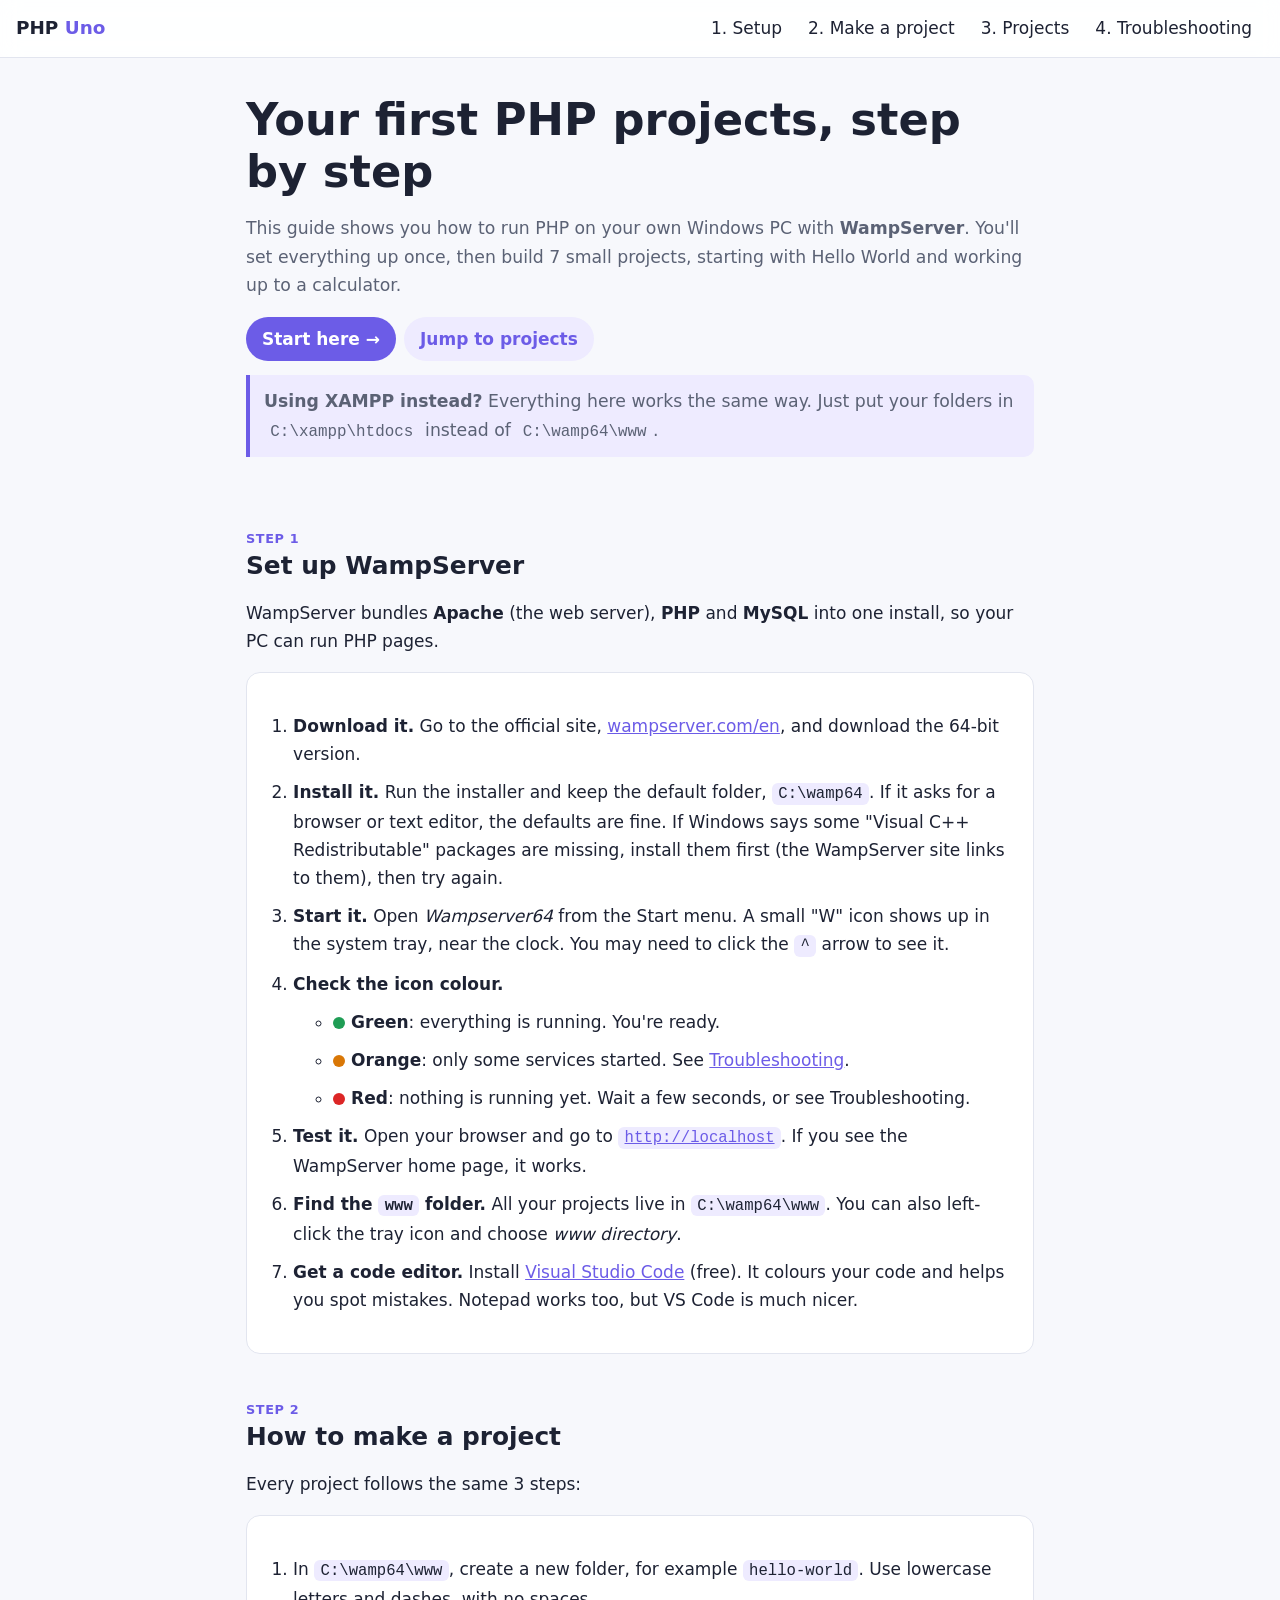
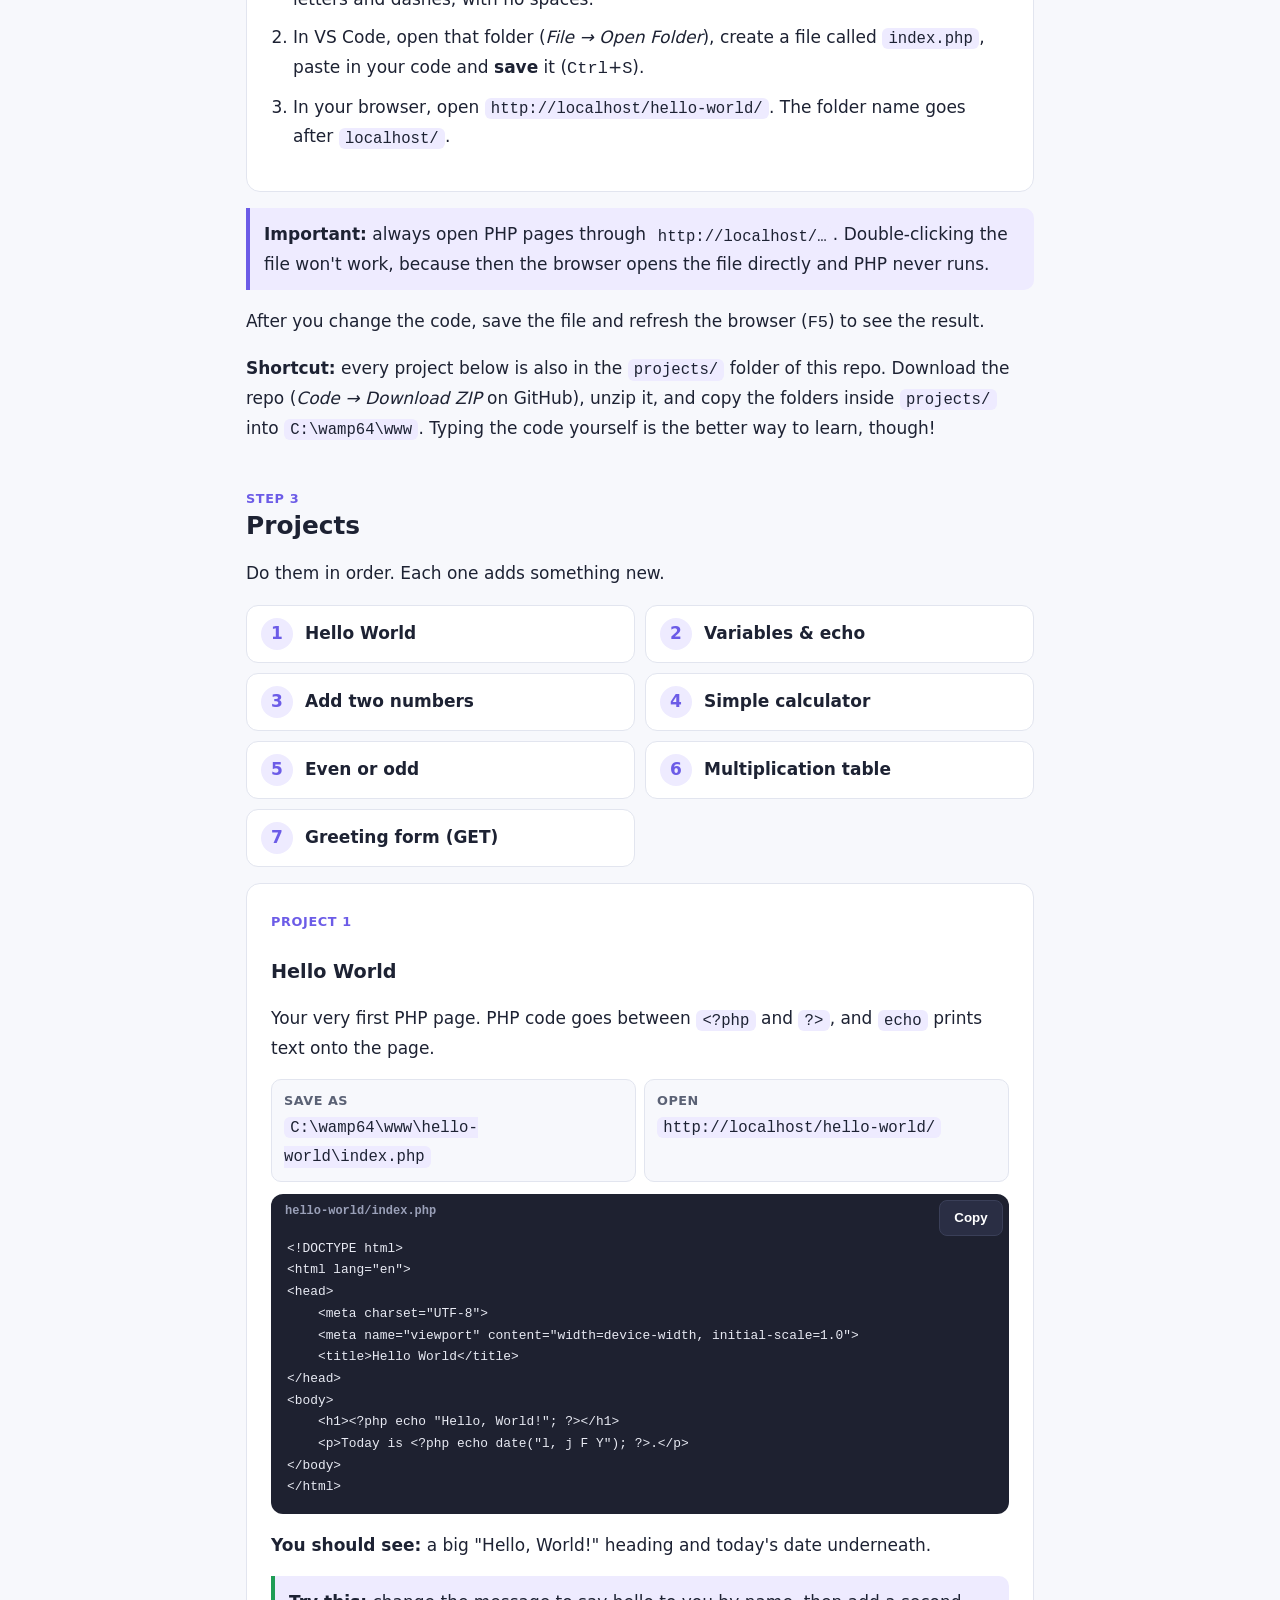
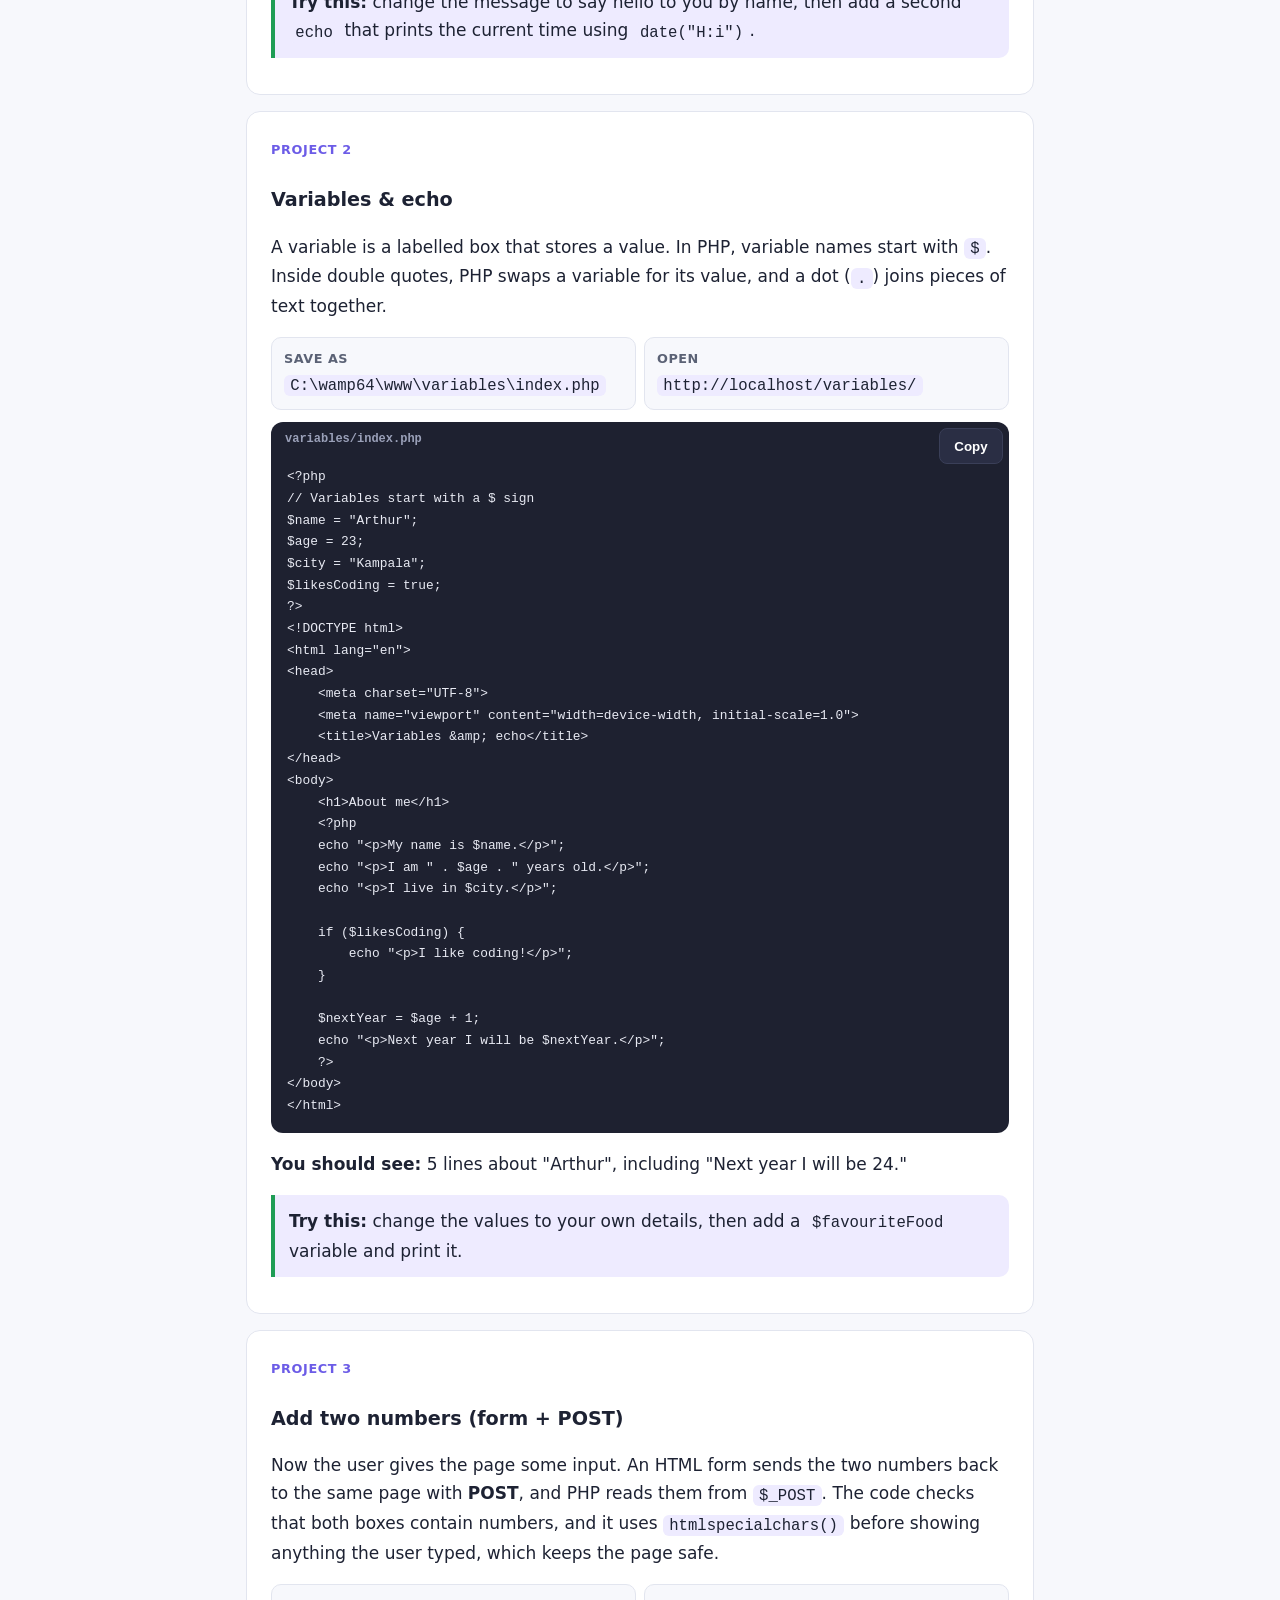
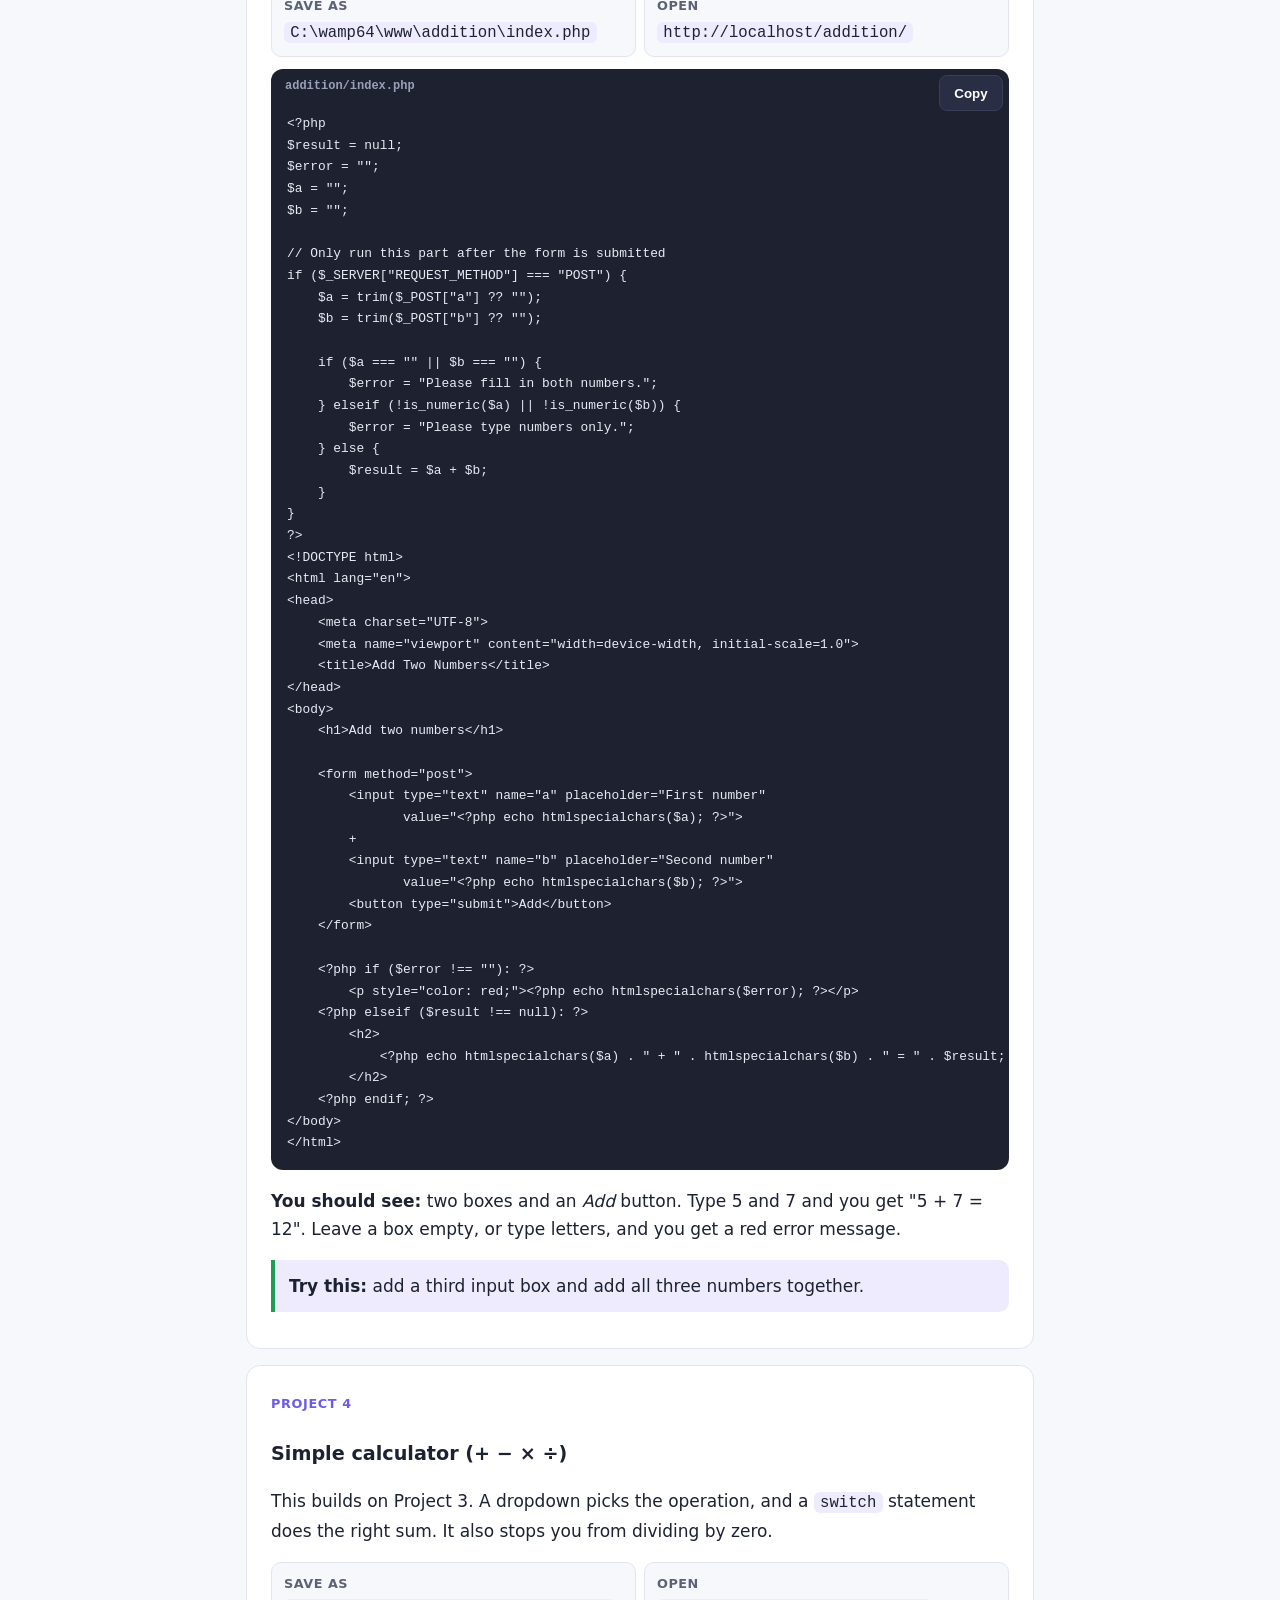
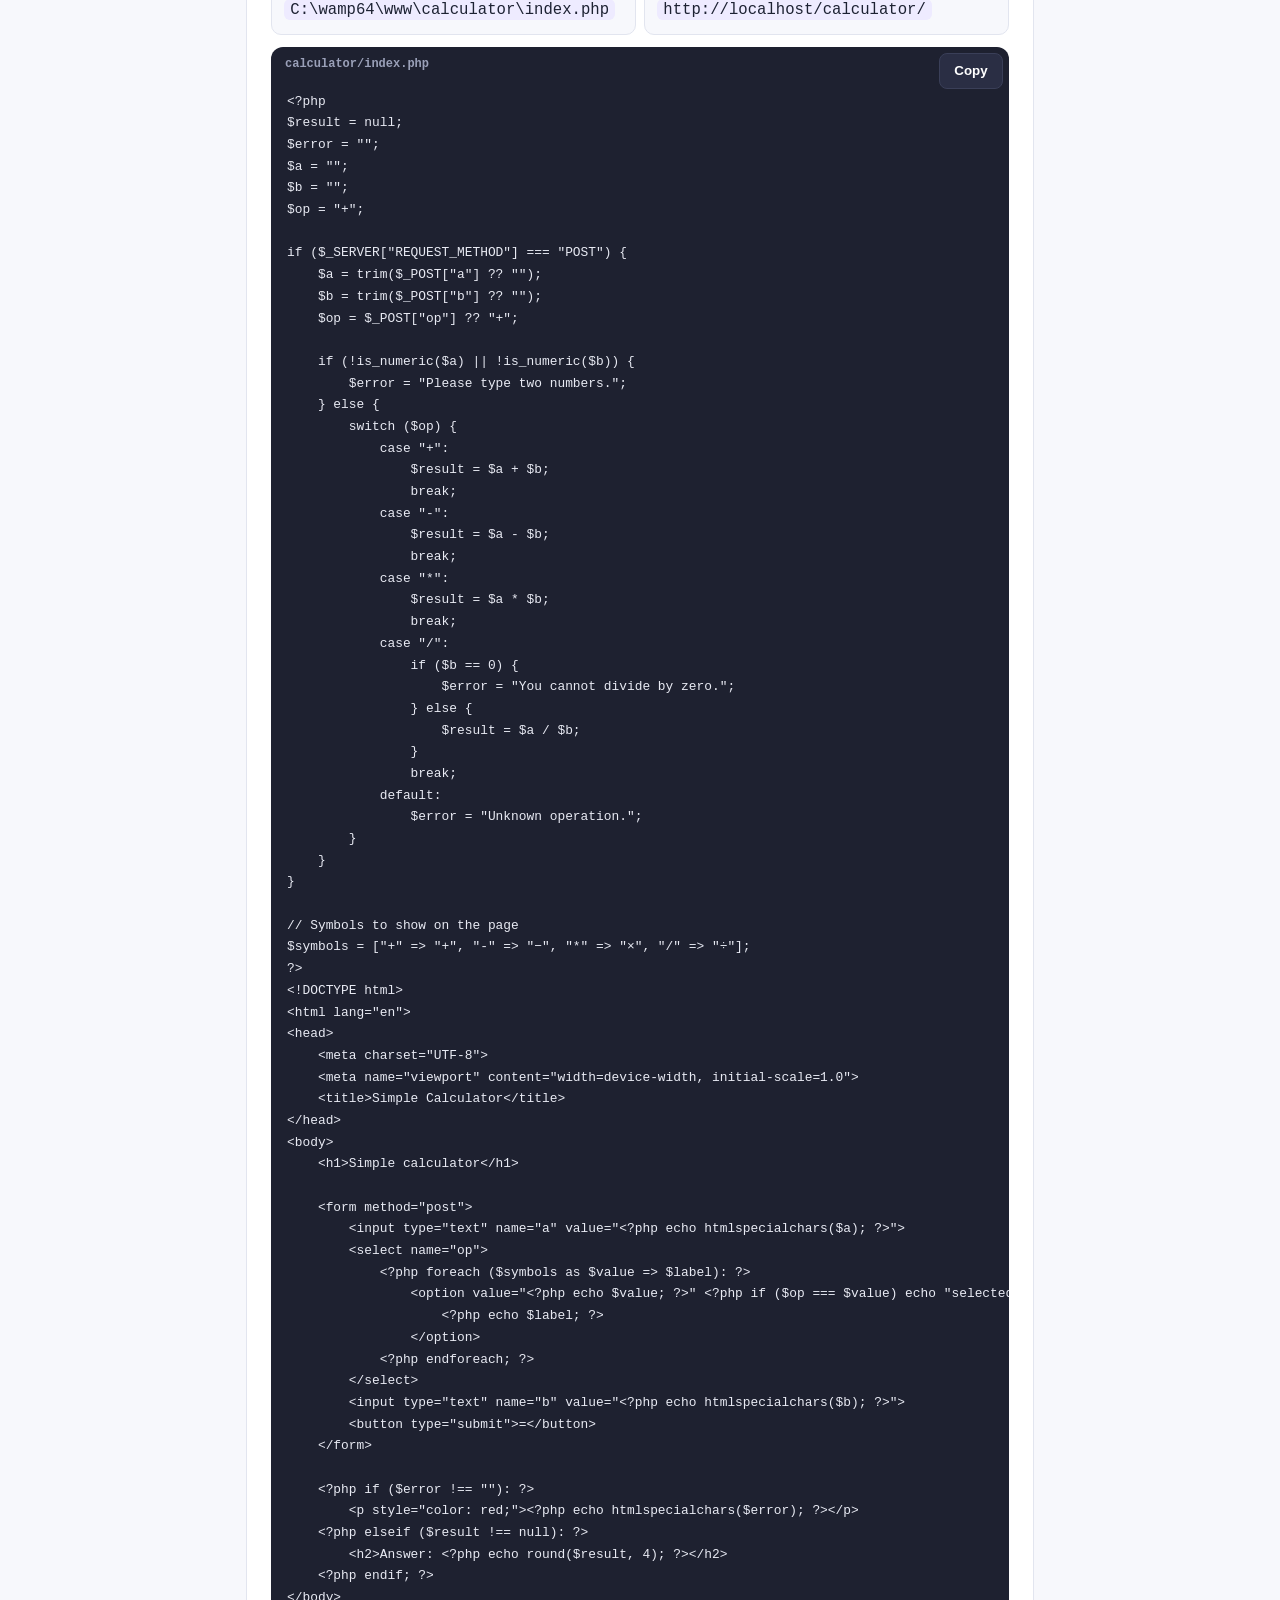
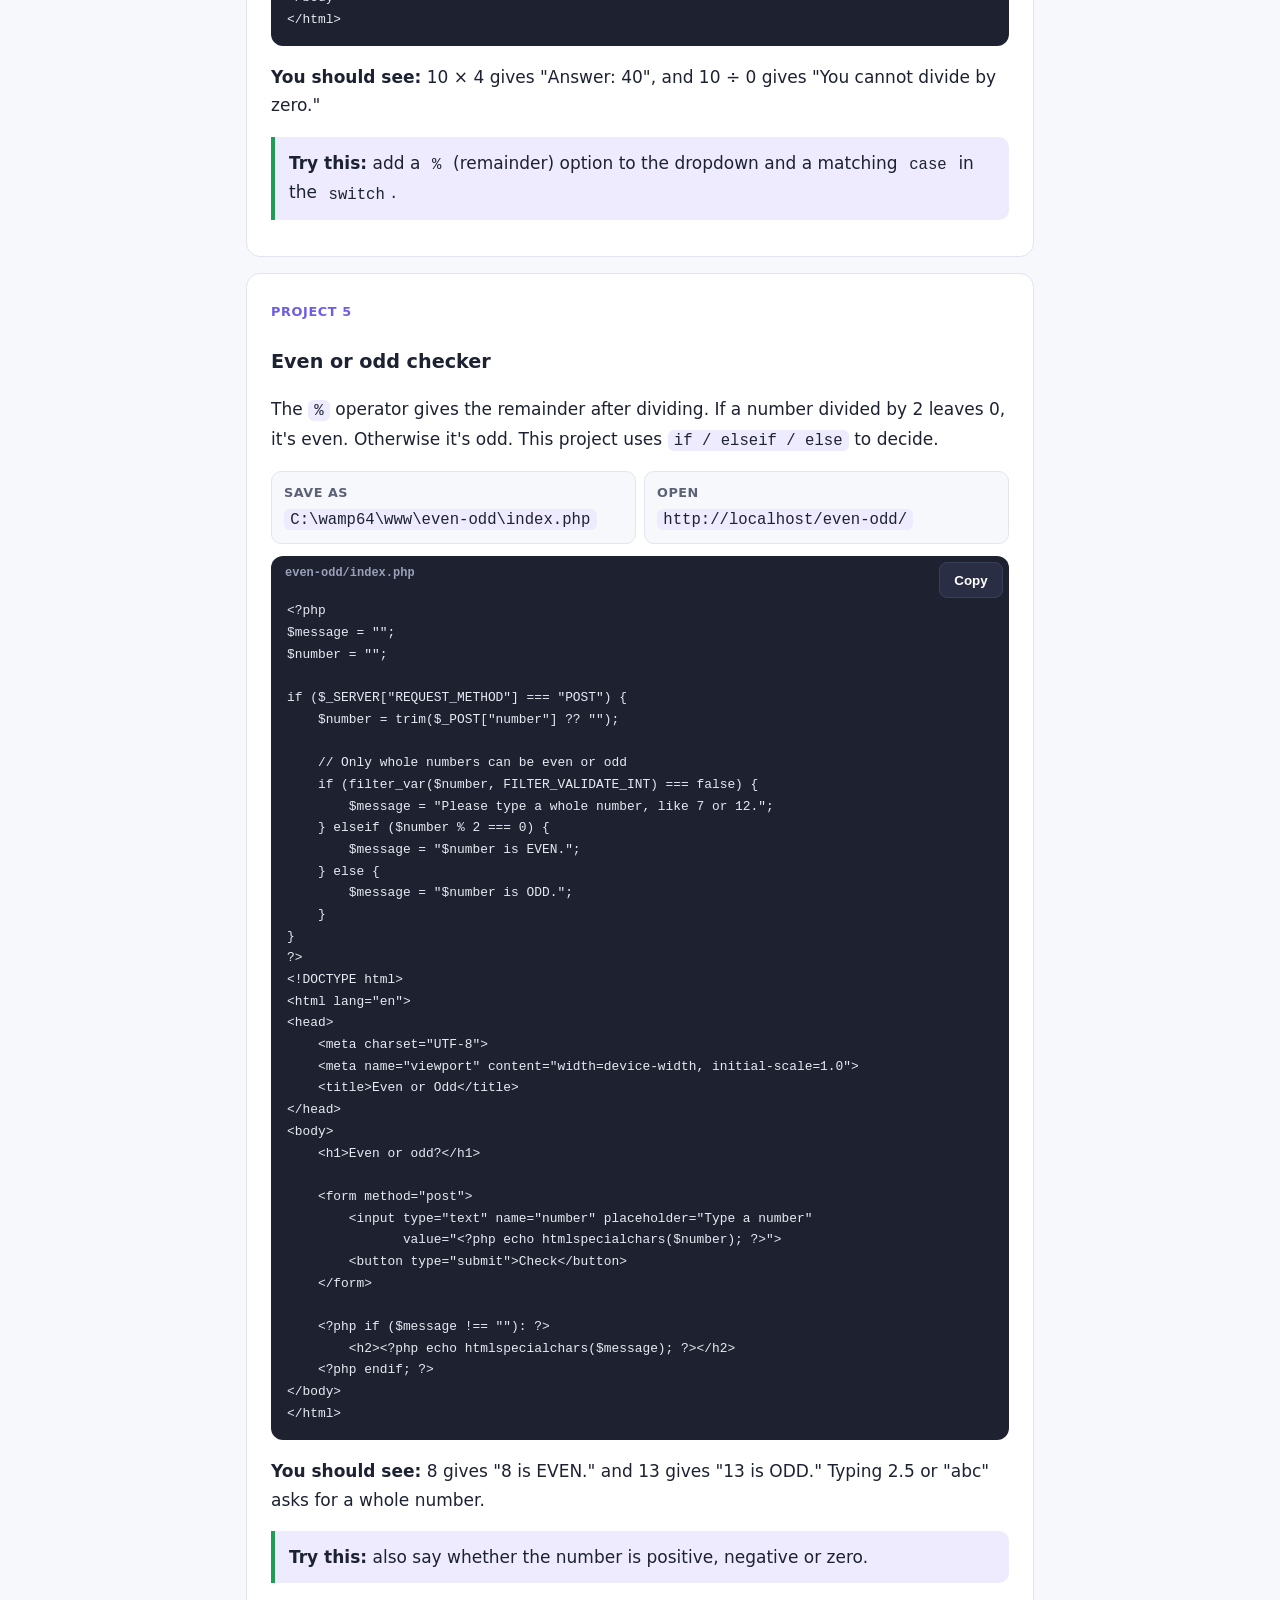
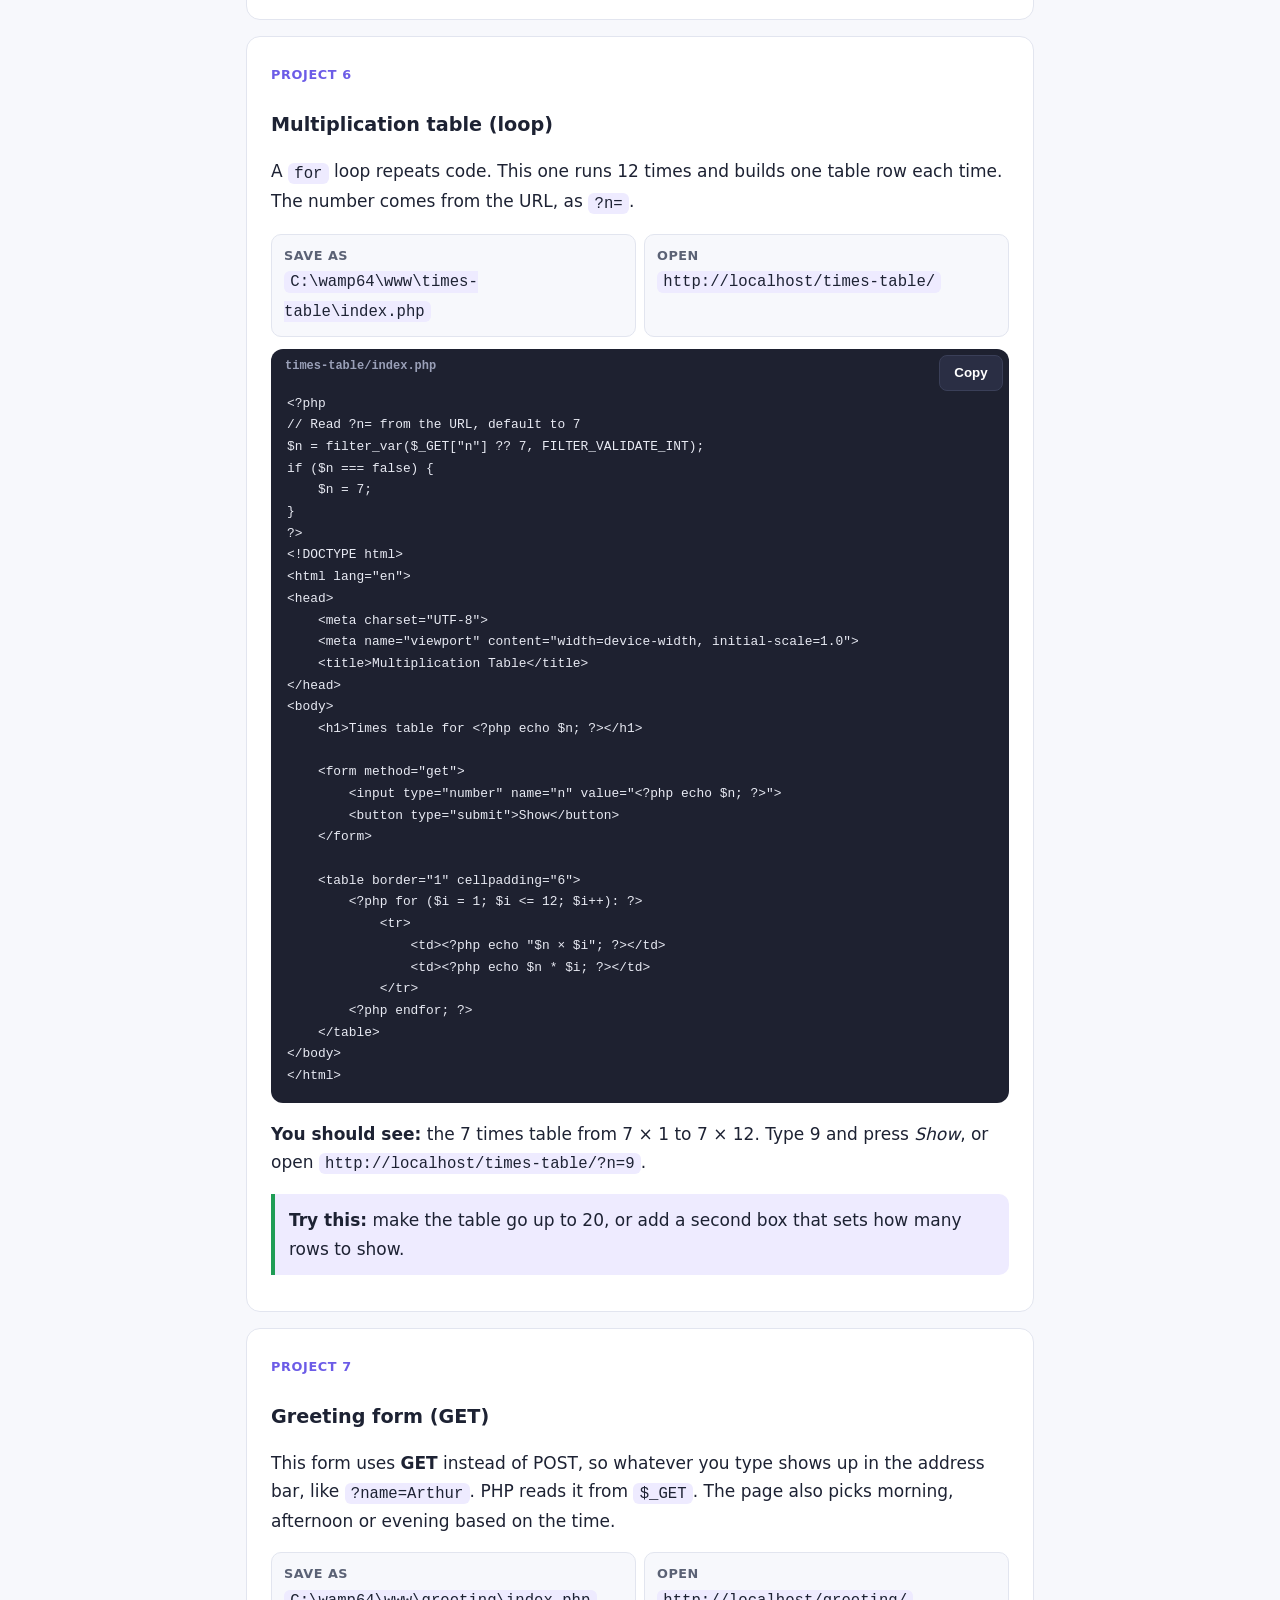
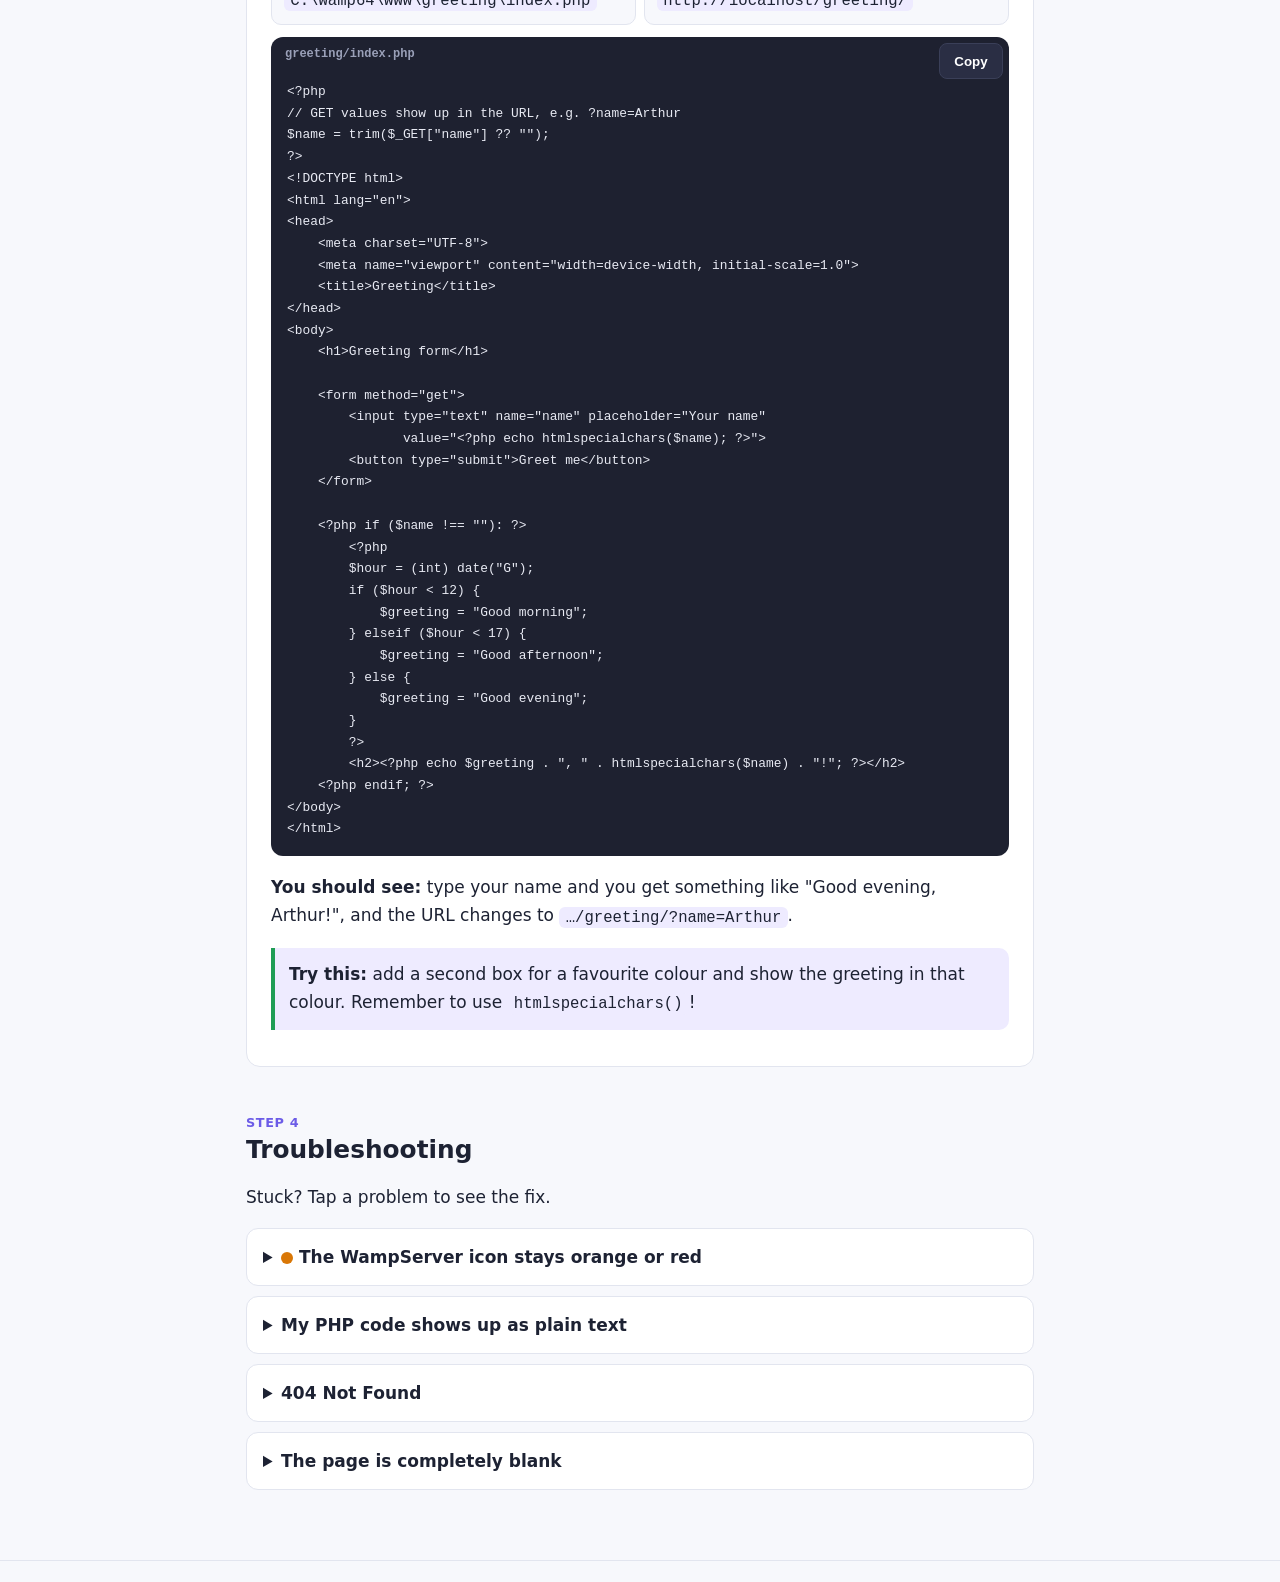
==== index.html @ e3908cfe "Initial commit: php-uno beginner PHP guide and projects" ====
<!DOCTYPE html>
<html lang="en">
<head>
  <meta charset="UTF-8">
  <meta name="viewport" content="width=device-width, initial-scale=1.0">
  <meta name="description" content="A beginner's guide to running your first PHP projects on Windows with WampServer.">
  <meta name="color-scheme" content="light dark">
  <title>PHP Uno · Your first PHP projects with WampServer</title>
  <link rel="stylesheet" href="assets/style.css">
</head>
<body>
  <header class="site-header">
    <a class="brand" href="#top">PHP <span>Uno</span></a>
    <button class="menu-btn" type="button" aria-label="Open menu" aria-expanded="false" aria-controls="nav">☰</button>
    <nav class="nav" id="nav">
      <a href="#setup">1. Setup</a>
      <a href="#first-project">2. Make a project</a>
      <a href="#projects">3. Projects</a>
      <a href="#troubleshooting">4. Troubleshooting</a>
    </nav>
  </header>

  <main id="top">
    <div class="hero">
      <h1>Your first PHP projects, step by step</h1>
      <p>This guide shows you how to run PHP on your own Windows PC with <strong>WampServer</strong>. You'll set everything up once, then build 7 small projects, starting with Hello World and working up to a calculator.</p>
      <div class="pill-row">
        <a class="pill" href="#setup">Start here →</a>
        <a class="pill ghost" href="#projects">Jump to projects</a>
      </div>
      <p class="note"><strong>Using XAMPP instead?</strong> Everything here works the same way. Just put your folders in <code>C:\xampp\htdocs</code> instead of <code>C:\wamp64\www</code>.</p>
    </div>

    <!-- 1. SETUP -->
    <section id="setup">
      <span class="tag">Step 1</span>
      <h2>Set up WampServer</h2>
      <p>WampServer bundles <strong>Apache</strong> (the web server), <strong>PHP</strong> and <strong>MySQL</strong> into one install, so your PC can run PHP pages.</p>

      <div class="card">
        <ol class="steps">
          <li><strong>Download it.</strong> Go to the official site, <a href="https://www.wampserver.com/en/" target="_blank" rel="noopener">wampserver.com/en</a>, and download the 64-bit version.</li>
          <li><strong>Install it.</strong> Run the installer and keep the default folder, <code>C:\wamp64</code>. If it asks for a browser or text editor, the defaults are fine. If Windows says some "Visual C++ Redistributable" packages are missing, install them first (the WampServer site links to them), then try again.</li>
          <li><strong>Start it.</strong> Open <em>Wampserver64</em> from the Start menu. A small "W" icon shows up in the system tray, near the clock. You may need to click the <code>^</code> arrow to see it.</li>
          <li><strong>Check the icon colour.</strong>
            <ul>
              <li><span class="dot green"></span><strong>Green</strong>: everything is running. You're ready.</li>
              <li><span class="dot orange"></span><strong>Orange</strong>: only some services started. See <a href="#troubleshooting">Troubleshooting</a>.</li>
              <li><span class="dot red"></span><strong>Red</strong>: nothing is running yet. Wait a few seconds, or see Troubleshooting.</li>
            </ul>
          </li>
          <li><strong>Test it.</strong> Open your browser and go to <a href="http://localhost" target="_blank" rel="noopener"><code>http://localhost</code></a>. If you see the WampServer home page, it works.</li>
          <li><strong>Find the <code>www</code> folder.</strong> All your projects live in <code>C:\wamp64\www</code>. You can also left-click the tray icon and choose <em>www directory</em>.</li>
          <li><strong>Get a code editor.</strong> Install <a href="https://code.visualstudio.com/" target="_blank" rel="noopener">Visual Studio Code</a> (free). It colours your code and helps you spot mistakes. Notepad works too, but VS Code is much nicer.</li>
        </ol>
      </div>
    </section>

    <!-- 2. FIRST PROJECT -->
    <section id="first-project">
      <span class="tag">Step 2</span>
      <h2>How to make a project</h2>
      <p>Every project follows the same 3 steps:</p>
      <div class="card">
        <ol class="steps">
          <li>In <code>C:\wamp64\www</code>, create a new folder, for example <code>hello-world</code>. Use lowercase letters and dashes, with no spaces.</li>
          <li>In VS Code, open that folder (<em>File → Open Folder</em>), create a file called <code>index.php</code>, paste in your code and <strong>save</strong> it (<kbd>Ctrl</kbd>+<kbd>S</kbd>).</li>
          <li>In your browser, open <code>http://localhost/hello-world/</code>. The folder name goes after <code>localhost/</code>.</li>
        </ol>
      </div>
      <p class="note"><strong>Important:</strong> always open PHP pages through <code>http://localhost/…</code>. Double-clicking the file won't work, because then the browser opens the file directly and PHP never runs.</p>
      <p>After you change the code, save the file and refresh the browser (<kbd>F5</kbd>) to see the result.</p>
      <p><strong>Shortcut:</strong> every project below is also in the <code>projects/</code> folder of this repo. Download the repo (<em>Code → Download ZIP</em> on GitHub), unzip it, and copy the folders inside <code>projects/</code> into <code>C:\wamp64\www</code>. Typing the code yourself is the better way to learn, though!</p>
    </section>

    <!-- 3. PROJECTS -->
    <section id="projects">
      <span class="tag">Step 3</span>
      <h2>Projects</h2>
      <p>Do them in order. Each one adds something new.</p>
      <div class="project-grid">
        <a href="#p-hello-world"><span>1</span>Hello World</a>
        <a href="#p-variables"><span>2</span>Variables &amp; echo</a>
        <a href="#p-addition"><span>3</span>Add two numbers</a>
        <a href="#p-calculator"><span>4</span>Simple calculator</a>
        <a href="#p-even-odd"><span>5</span>Even or odd</a>
        <a href="#p-times-table"><span>6</span>Multiplication table</a>
        <a href="#p-greeting"><span>7</span>Greeting form (GET)</a>
      </div>

      <article class="card" id="p-hello-world">
        <span class="tag">Project 1</span>
        <h3>Hello World</h3>
        <p>Your very first PHP page. PHP code goes between <code>&lt;?php</code> and <code>?&gt;</code>, and <code>echo</code> prints text onto the page.</p>
        <div class="meta">
          <div><b>Save as</b><code>C:\wamp64\www\hello-world\index.php</code></div>
          <div><b>Open</b><code>http://localhost/hello-world/</code></div>
        </div>
        <div class="code-wrap"><span class="code-label">hello-world/index.php</span><pre><code>&lt;!DOCTYPE html&gt;
&lt;html lang="en"&gt;
&lt;head&gt;
    &lt;meta charset="UTF-8"&gt;
    &lt;meta name="viewport" content="width=device-width, initial-scale=1.0"&gt;
    &lt;title&gt;Hello World&lt;/title&gt;
&lt;/head&gt;
&lt;body&gt;
    &lt;h1&gt;&lt;?php echo "Hello, World!"; ?&gt;&lt;/h1&gt;
    &lt;p&gt;Today is &lt;?php echo date("l, j F Y"); ?&gt;.&lt;/p&gt;
&lt;/body&gt;
&lt;/html&gt;</code></pre></div>
        <p><strong>You should see:</strong> a big "Hello, World!" heading and today's date underneath.</p>
        <p class="note challenge"><strong>Try this:</strong> change the message to say hello to you by name, then add a second <code>echo</code> that prints the current time using <code>date("H:i")</code>.</p>
      </article>

      <article class="card" id="p-variables">
        <span class="tag">Project 2</span>
        <h3>Variables &amp; echo</h3>
        <p>A variable is a labelled box that stores a value. In PHP, variable names start with <code>$</code>. Inside double quotes, PHP swaps a variable for its value, and a dot (<code>.</code>) joins pieces of text together.</p>
        <div class="meta">
          <div><b>Save as</b><code>C:\wamp64\www\variables\index.php</code></div>
          <div><b>Open</b><code>http://localhost/variables/</code></div>
        </div>
        <div class="code-wrap"><span class="code-label">variables/index.php</span><pre><code>&lt;?php
// Variables start with a $ sign
$name = "Arthur";
$age = 23;
$city = "Kampala";
$likesCoding = true;
?&gt;
&lt;!DOCTYPE html&gt;
&lt;html lang="en"&gt;
&lt;head&gt;
    &lt;meta charset="UTF-8"&gt;
    &lt;meta name="viewport" content="width=device-width, initial-scale=1.0"&gt;
    &lt;title&gt;Variables &amp;amp; echo&lt;/title&gt;
&lt;/head&gt;
&lt;body&gt;
    &lt;h1&gt;About me&lt;/h1&gt;
    &lt;?php
    echo "&lt;p&gt;My name is $name.&lt;/p&gt;";
    echo "&lt;p&gt;I am " . $age . " years old.&lt;/p&gt;";
    echo "&lt;p&gt;I live in $city.&lt;/p&gt;";

    if ($likesCoding) {
        echo "&lt;p&gt;I like coding!&lt;/p&gt;";
    }

    $nextYear = $age + 1;
    echo "&lt;p&gt;Next year I will be $nextYear.&lt;/p&gt;";
    ?&gt;
&lt;/body&gt;
&lt;/html&gt;</code></pre></div>
        <p><strong>You should see:</strong> 5 lines about "Arthur", including "Next year I will be 24."</p>
        <p class="note challenge"><strong>Try this:</strong> change the values to your own details, then add a <code>$favouriteFood</code> variable and print it.</p>
      </article>

      <article class="card" id="p-addition">
        <span class="tag">Project 3</span>
        <h3>Add two numbers (form + POST)</h3>
        <p>Now the user gives the page some input. An HTML form sends the two numbers back to the same page with <strong>POST</strong>, and PHP reads them from <code>$_POST</code>. The code checks that both boxes contain numbers, and it uses <code>htmlspecialchars()</code> before showing anything the user typed, which keeps the page safe.</p>
        <div class="meta">
          <div><b>Save as</b><code>C:\wamp64\www\addition\index.php</code></div>
          <div><b>Open</b><code>http://localhost/addition/</code></div>
        </div>
        <div class="code-wrap"><span class="code-label">addition/index.php</span><pre><code>&lt;?php
$result = null;
$error = "";
$a = "";
$b = "";

// Only run this part after the form is submitted
if ($_SERVER["REQUEST_METHOD"] === "POST") {
    $a = trim($_POST["a"] ?? "");
    $b = trim($_POST["b"] ?? "");

    if ($a === "" || $b === "") {
        $error = "Please fill in both numbers.";
    } elseif (!is_numeric($a) || !is_numeric($b)) {
        $error = "Please type numbers only.";
    } else {
        $result = $a + $b;
    }
}
?&gt;
&lt;!DOCTYPE html&gt;
&lt;html lang="en"&gt;
&lt;head&gt;
    &lt;meta charset="UTF-8"&gt;
    &lt;meta name="viewport" content="width=device-width, initial-scale=1.0"&gt;
    &lt;title&gt;Add Two Numbers&lt;/title&gt;
&lt;/head&gt;
&lt;body&gt;
    &lt;h1&gt;Add two numbers&lt;/h1&gt;

    &lt;form method="post"&gt;
        &lt;input type="text" name="a" placeholder="First number"
               value="&lt;?php echo htmlspecialchars($a); ?&gt;"&gt;
        +
        &lt;input type="text" name="b" placeholder="Second number"
               value="&lt;?php echo htmlspecialchars($b); ?&gt;"&gt;
        &lt;button type="submit"&gt;Add&lt;/button&gt;
    &lt;/form&gt;

    &lt;?php if ($error !== ""): ?&gt;
        &lt;p style="color: red;"&gt;&lt;?php echo htmlspecialchars($error); ?&gt;&lt;/p&gt;
    &lt;?php elseif ($result !== null): ?&gt;
        &lt;h2&gt;
            &lt;?php echo htmlspecialchars($a) . " + " . htmlspecialchars($b) . " = " . $result; ?&gt;
        &lt;/h2&gt;
    &lt;?php endif; ?&gt;
&lt;/body&gt;
&lt;/html&gt;</code></pre></div>
        <p><strong>You should see:</strong> two boxes and an <em>Add</em> button. Type 5 and 7 and you get "5 + 7 = 12". Leave a box empty, or type letters, and you get a red error message.</p>
        <p class="note challenge"><strong>Try this:</strong> add a third input box and add all three numbers together.</p>
      </article>

      <article class="card" id="p-calculator">
        <span class="tag">Project 4</span>
        <h3>Simple calculator (+ − × ÷)</h3>
        <p>This builds on Project 3. A dropdown picks the operation, and a <code>switch</code> statement does the right sum. It also stops you from dividing by zero.</p>
        <div class="meta">
          <div><b>Save as</b><code>C:\wamp64\www\calculator\index.php</code></div>
          <div><b>Open</b><code>http://localhost/calculator/</code></div>
        </div>
        <div class="code-wrap"><span class="code-label">calculator/index.php</span><pre><code>&lt;?php
$result = null;
$error = "";
$a = "";
$b = "";
$op = "+";

if ($_SERVER["REQUEST_METHOD"] === "POST") {
    $a = trim($_POST["a"] ?? "");
    $b = trim($_POST["b"] ?? "");
    $op = $_POST["op"] ?? "+";

    if (!is_numeric($a) || !is_numeric($b)) {
        $error = "Please type two numbers.";
    } else {
        switch ($op) {
            case "+":
                $result = $a + $b;
                break;
            case "-":
                $result = $a - $b;
                break;
            case "*":
                $result = $a * $b;
                break;
            case "/":
                if ($b == 0) {
                    $error = "You cannot divide by zero.";
                } else {
                    $result = $a / $b;
                }
                break;
            default:
                $error = "Unknown operation.";
        }
    }
}

// Symbols to show on the page
$symbols = ["+" =&gt; "+", "-" =&gt; "−", "*" =&gt; "×", "/" =&gt; "÷"];
?&gt;
&lt;!DOCTYPE html&gt;
&lt;html lang="en"&gt;
&lt;head&gt;
    &lt;meta charset="UTF-8"&gt;
    &lt;meta name="viewport" content="width=device-width, initial-scale=1.0"&gt;
    &lt;title&gt;Simple Calculator&lt;/title&gt;
&lt;/head&gt;
&lt;body&gt;
    &lt;h1&gt;Simple calculator&lt;/h1&gt;

    &lt;form method="post"&gt;
        &lt;input type="text" name="a" value="&lt;?php echo htmlspecialchars($a); ?&gt;"&gt;
        &lt;select name="op"&gt;
            &lt;?php foreach ($symbols as $value =&gt; $label): ?&gt;
                &lt;option value="&lt;?php echo $value; ?&gt;" &lt;?php if ($op === $value) echo "selected"; ?&gt;&gt;
                    &lt;?php echo $label; ?&gt;
                &lt;/option&gt;
            &lt;?php endforeach; ?&gt;
        &lt;/select&gt;
        &lt;input type="text" name="b" value="&lt;?php echo htmlspecialchars($b); ?&gt;"&gt;
        &lt;button type="submit"&gt;=&lt;/button&gt;
    &lt;/form&gt;

    &lt;?php if ($error !== ""): ?&gt;
        &lt;p style="color: red;"&gt;&lt;?php echo htmlspecialchars($error); ?&gt;&lt;/p&gt;
    &lt;?php elseif ($result !== null): ?&gt;
        &lt;h2&gt;Answer: &lt;?php echo round($result, 4); ?&gt;&lt;/h2&gt;
    &lt;?php endif; ?&gt;
&lt;/body&gt;
&lt;/html&gt;</code></pre></div>
        <p><strong>You should see:</strong> 10 × 4 gives "Answer: 40", and 10 ÷ 0 gives "You cannot divide by zero."</p>
        <p class="note challenge"><strong>Try this:</strong> add a <code>%</code> (remainder) option to the dropdown and a matching <code>case</code> in the <code>switch</code>.</p>
      </article>

      <article class="card" id="p-even-odd">
        <span class="tag">Project 5</span>
        <h3>Even or odd checker</h3>
        <p>The <code>%</code> operator gives the remainder after dividing. If a number divided by 2 leaves 0, it's even. Otherwise it's odd. This project uses <code>if / elseif / else</code> to decide.</p>
        <div class="meta">
          <div><b>Save as</b><code>C:\wamp64\www\even-odd\index.php</code></div>
          <div><b>Open</b><code>http://localhost/even-odd/</code></div>
        </div>
        <div class="code-wrap"><span class="code-label">even-odd/index.php</span><pre><code>&lt;?php
$message = "";
$number = "";

if ($_SERVER["REQUEST_METHOD"] === "POST") {
    $number = trim($_POST["number"] ?? "");

    // Only whole numbers can be even or odd
    if (filter_var($number, FILTER_VALIDATE_INT) === false) {
        $message = "Please type a whole number, like 7 or 12.";
    } elseif ($number % 2 === 0) {
        $message = "$number is EVEN.";
    } else {
        $message = "$number is ODD.";
    }
}
?&gt;
&lt;!DOCTYPE html&gt;
&lt;html lang="en"&gt;
&lt;head&gt;
    &lt;meta charset="UTF-8"&gt;
    &lt;meta name="viewport" content="width=device-width, initial-scale=1.0"&gt;
    &lt;title&gt;Even or Odd&lt;/title&gt;
&lt;/head&gt;
&lt;body&gt;
    &lt;h1&gt;Even or odd?&lt;/h1&gt;

    &lt;form method="post"&gt;
        &lt;input type="text" name="number" placeholder="Type a number"
               value="&lt;?php echo htmlspecialchars($number); ?&gt;"&gt;
        &lt;button type="submit"&gt;Check&lt;/button&gt;
    &lt;/form&gt;

    &lt;?php if ($message !== ""): ?&gt;
        &lt;h2&gt;&lt;?php echo htmlspecialchars($message); ?&gt;&lt;/h2&gt;
    &lt;?php endif; ?&gt;
&lt;/body&gt;
&lt;/html&gt;</code></pre></div>
        <p><strong>You should see:</strong> 8 gives "8 is EVEN." and 13 gives "13 is ODD." Typing 2.5 or "abc" asks for a whole number.</p>
        <p class="note challenge"><strong>Try this:</strong> also say whether the number is positive, negative or zero.</p>
      </article>

      <article class="card" id="p-times-table">
        <span class="tag">Project 6</span>
        <h3>Multiplication table (loop)</h3>
        <p>A <code>for</code> loop repeats code. This one runs 12 times and builds one table row each time. The number comes from the URL, as <code>?n=</code>.</p>
        <div class="meta">
          <div><b>Save as</b><code>C:\wamp64\www\times-table\index.php</code></div>
          <div><b>Open</b><code>http://localhost/times-table/</code></div>
        </div>
        <div class="code-wrap"><span class="code-label">times-table/index.php</span><pre><code>&lt;?php
// Read ?n= from the URL, default to 7
$n = filter_var($_GET["n"] ?? 7, FILTER_VALIDATE_INT);
if ($n === false) {
    $n = 7;
}
?&gt;
&lt;!DOCTYPE html&gt;
&lt;html lang="en"&gt;
&lt;head&gt;
    &lt;meta charset="UTF-8"&gt;
    &lt;meta name="viewport" content="width=device-width, initial-scale=1.0"&gt;
    &lt;title&gt;Multiplication Table&lt;/title&gt;
&lt;/head&gt;
&lt;body&gt;
    &lt;h1&gt;Times table for &lt;?php echo $n; ?&gt;&lt;/h1&gt;

    &lt;form method="get"&gt;
        &lt;input type="number" name="n" value="&lt;?php echo $n; ?&gt;"&gt;
        &lt;button type="submit"&gt;Show&lt;/button&gt;
    &lt;/form&gt;

    &lt;table border="1" cellpadding="6"&gt;
        &lt;?php for ($i = 1; $i &lt;= 12; $i++): ?&gt;
            &lt;tr&gt;
                &lt;td&gt;&lt;?php echo "$n × $i"; ?&gt;&lt;/td&gt;
                &lt;td&gt;&lt;?php echo $n * $i; ?&gt;&lt;/td&gt;
            &lt;/tr&gt;
        &lt;?php endfor; ?&gt;
    &lt;/table&gt;
&lt;/body&gt;
&lt;/html&gt;</code></pre></div>
        <p><strong>You should see:</strong> the 7 times table from 7 × 1 to 7 × 12. Type 9 and press <em>Show</em>, or open <code>http://localhost/times-table/?n=9</code>.</p>
        <p class="note challenge"><strong>Try this:</strong> make the table go up to 20, or add a second box that sets how many rows to show.</p>
      </article>

      <article class="card" id="p-greeting">
        <span class="tag">Project 7</span>
        <h3>Greeting form (GET)</h3>
        <p>This form uses <strong>GET</strong> instead of POST, so whatever you type shows up in the address bar, like <code>?name=Arthur</code>. PHP reads it from <code>$_GET</code>. The page also picks morning, afternoon or evening based on the time.</p>
        <div class="meta">
          <div><b>Save as</b><code>C:\wamp64\www\greeting\index.php</code></div>
          <div><b>Open</b><code>http://localhost/greeting/</code></div>
        </div>
        <div class="code-wrap"><span class="code-label">greeting/index.php</span><pre><code>&lt;?php
// GET values show up in the URL, e.g. ?name=Arthur
$name = trim($_GET["name"] ?? "");
?&gt;
&lt;!DOCTYPE html&gt;
&lt;html lang="en"&gt;
&lt;head&gt;
    &lt;meta charset="UTF-8"&gt;
    &lt;meta name="viewport" content="width=device-width, initial-scale=1.0"&gt;
    &lt;title&gt;Greeting&lt;/title&gt;
&lt;/head&gt;
&lt;body&gt;
    &lt;h1&gt;Greeting form&lt;/h1&gt;

    &lt;form method="get"&gt;
        &lt;input type="text" name="name" placeholder="Your name"
               value="&lt;?php echo htmlspecialchars($name); ?&gt;"&gt;
        &lt;button type="submit"&gt;Greet me&lt;/button&gt;
    &lt;/form&gt;

    &lt;?php if ($name !== ""): ?&gt;
        &lt;?php
        $hour = (int) date("G");
        if ($hour &lt; 12) {
            $greeting = "Good morning";
        } elseif ($hour &lt; 17) {
            $greeting = "Good afternoon";
        } else {
            $greeting = "Good evening";
        }
        ?&gt;
        &lt;h2&gt;&lt;?php echo $greeting . ", " . htmlspecialchars($name) . "!"; ?&gt;&lt;/h2&gt;
    &lt;?php endif; ?&gt;
&lt;/body&gt;
&lt;/html&gt;</code></pre></div>
        <p><strong>You should see:</strong> type your name and you get something like "Good evening, Arthur!", and the URL changes to <code>…/greeting/?name=Arthur</code>.</p>
        <p class="note challenge"><strong>Try this:</strong> add a second box for a favourite colour and show the greeting in that colour. Remember to use <code>htmlspecialchars()</code>!</p>
      </article>
    </section>

    <!-- 4. TROUBLESHOOTING -->
    <section id="troubleshooting">
      <span class="tag">Step 4</span>
      <h2>Troubleshooting</h2>
      <p>Stuck? Tap a problem to see the fix.</p>

      <details>
        <summary><span class="dot orange"></span>The WampServer icon stays orange or red</summary>
        <div>
          <p>Usually another program is already using <strong>port 80</strong>, the port Apache needs. Common culprits are <strong>Skype</strong>, <strong>IIS</strong> (Windows' own web server) and other servers such as XAMPP.</p>
          <ol class="steps">
            <li>Close Skype, or in its settings turn off using port 80.</li>
            <li>Turn off IIS: open <em>Turn Windows features on or off</em>, untick <em>Internet Information Services</em>, then restart.</li>
            <li>Check the port: left-click the tray icon → <em>Apache → Service administration → Test port 80</em>. It tells you what's using it.</li>
            <li>Then left-click the icon and choose <em>Restart All Services</em>.</li>
          </ol>
        </div>
      </details>

      <details>
        <summary>My PHP code shows up as plain text</summary>
        <div>
          <p>You opened the file directly, and the address bar shows something like <code>file:///C:/wamp64/www/…</code>. The browser is just displaying the file, and PHP never runs it.</p>
          <p><strong>Fix:</strong> open it through the server instead, at <code>http://localhost/your-folder/</code>. Also make sure the file ends in <code>.php</code> and not <code>.php.txt</code>. In File Explorer, go to <em>View → File name extensions</em> to check.</p>
        </div>
      </details>

      <details>
        <summary>404 Not Found</summary>
        <div>
          <p>The server can't find the folder you asked for. Check that:</p>
          <ul>
            <li>the folder is directly inside <code>C:\wamp64\www</code>, not in a folder inside another folder;</li>
            <li>the name in the URL matches the folder name exactly (<code>hello-world</code> is not the same as <code>helloworld</code> or <code>Hello World</code>);</li>
            <li>the file is called <code>index.php</code>. If it has a different name, add it to the URL, e.g. <code>http://localhost/hello-world/test.php</code>.</li>
          </ul>
        </div>
      </details>

      <details>
        <summary>The page is completely blank</summary>
        <div>
          <p>A blank page usually means a PHP error happened, but the error messages are switched off.</p>
          <ol class="steps">
            <li>Turn errors on: left-click the tray icon → <em>PHP → PHP settings</em> → tick <code>display_errors</code>. Then refresh the page.</li>
            <li>Or put this at the very top of your file, while you're learning:</li>
          </ol>
          <div class="code-wrap"><span class="code-label">index.php</span><pre><code>&lt;?php
ini_set('display_errors', 1);
error_reporting(E_ALL);
?&gt;</code></pre></div>
          <p>Then look for the usual mistakes: a missing <code>;</code> at the end of a line, a missing <code>}</code> or <code>)</code>, a missing <code>$</code> before a variable, or a missing closing quote.</p>
        </div>
      </details>
    </section>
  </main>

  <footer>
    PHP Uno · beginner PHP projects for WampServer · MIT License © 2026 Asasira Arthur
  </footer>

  <script src="assets/app.js"></script>
</body>
</html>
---- assets/style.css ----
:root {
  --bg: #f7f8fc;
  --surface: #ffffff;
  --text: #1d2233;
  --muted: #5b6275;
  --border: #e2e5ef;
  --accent: #6c5ce7;
  --accent-soft: #eeebff;
  --code-bg: #1e2130;
  --code-text: #e8eaf3;
  --ok: #1f9d55;
  --warn: #d97706;
  --bad: #dc2626;
  --radius: 14px;
  --header-h: 58px;
}
@media (prefers-color-scheme: dark) {
  :root {
    --bg: #0f1220;
    --surface: #171b2d;
    --text: #e8eaf3;
    --muted: #a3a9bf;
    --border: #2a2f47;
    --accent: #a29bfe;
    --accent-soft: #24223f;
    --code-bg: #0b0d17;
  }
}
* { box-sizing: border-box; }
html { scroll-behavior: smooth; scroll-padding-top: calc(var(--header-h) + 12px); }
body {
  margin: 0;
  font-family: system-ui, -apple-system, "Segoe UI", Roboto, sans-serif;
  font-size: 17px;
  line-height: 1.65;
  background: var(--bg);
  color: var(--text);
  -webkit-text-size-adjust: 100%;
}
a { color: var(--accent); }
code { font-family: ui-monospace, "Cascadia Code", Consolas, monospace; font-size: 0.92em; }
:not(pre) > code {
  background: var(--accent-soft);
  padding: 0.1em 0.4em;
  border-radius: 6px;
  word-break: break-word;
}

/* Header + nav */
.site-header {
  position: sticky; top: 0; z-index: 10;
  height: var(--header-h);
  display: flex; align-items: center; justify-content: space-between;
  padding: 0 16px;
  background: color-mix(in srgb, var(--surface) 88%, transparent);
  backdrop-filter: blur(10px);
  border-bottom: 1px solid var(--border);
}
.brand { font-weight: 800; font-size: 1.15rem; text-decoration: none; color: var(--text); }
.brand span { color: var(--accent); }
.menu-btn {
  min-width: 48px; min-height: 48px;
  border: 1px solid var(--border); border-radius: 12px;
  background: var(--surface); color: var(--text);
  font-size: 1.4rem; cursor: pointer;
}
.nav {
  display: none;
  position: absolute; top: var(--header-h); left: 0; right: 0;
  background: var(--surface);
  border-bottom: 1px solid var(--border);
  padding: 8px 12px 14px;
  max-height: calc(100vh - var(--header-h)); overflow-y: auto;
}
.nav.open { display: block; }
.nav a {
  display: block; padding: 12px 14px; min-height: 48px;
  border-radius: 10px; text-decoration: none; color: var(--text); font-weight: 500;
}
.nav a:hover, .nav a:focus-visible { background: var(--accent-soft); }

/* Layout */
main { max-width: 820px; margin: 0 auto; padding: 0 16px 60px; }
.hero { padding: 36px 0 12px; }
.hero h1 { font-size: clamp(1.9rem, 7vw, 2.8rem); line-height: 1.15; margin: 0 0 12px; }
.hero p { color: var(--muted); font-size: 1.08rem; }
.pill-row { display: flex; flex-wrap: wrap; gap: 8px; margin-top: 16px; }
.pill {
  display: inline-flex; align-items: center; min-height: 44px;
  padding: 8px 16px; border-radius: 999px; text-decoration: none;
  background: var(--accent); color: #fff; font-weight: 600;
}
.pill.ghost { background: var(--accent-soft); color: var(--accent); }

section { margin-top: 40px; }
h2 { font-size: 1.55rem; margin: 0 0 8px; line-height: 1.25; }
h3 { font-size: 1.2rem; margin: 22px 0 6px; }
.card {
  background: var(--surface);
  border: 1px solid var(--border);
  border-radius: var(--radius);
  padding: 18px 16px;
  margin: 16px 0;
}
.steps { padding-left: 1.3em; }
.steps li { margin: 10px 0; }
.note {
  border-left: 4px solid var(--accent);
  background: var(--accent-soft);
  padding: 12px 14px; border-radius: 0 10px 10px 0; margin: 14px 0;
}
.meta { display: grid; gap: 8px; margin: 12px 0; }
.meta div {
  background: var(--bg); border: 1px solid var(--border);
  border-radius: 10px; padding: 10px 12px; overflow-wrap: anywhere;
}
.meta b { display: block; font-size: 0.8rem; text-transform: uppercase; letter-spacing: 0.04em; color: var(--muted); }
.tag { display: inline-block; font-size: 0.8rem; font-weight: 700; color: var(--accent); text-transform: uppercase; letter-spacing: 0.05em; }
.challenge { border-left-color: var(--ok); }

/* Code */
.code-wrap { position: relative; margin: 12px 0; }
pre {
  margin: 0;
  background: var(--code-bg); color: var(--code-text);
  padding: 16px; padding-top: 44px;
  border-radius: 12px;
  overflow-x: auto; -webkit-overflow-scrolling: touch;
  font-size: 14px; line-height: 1.55;
  tab-size: 4;
}
pre code { white-space: pre; }
.code-label {
  position: absolute; top: 10px; left: 14px;
  font: 600 12px ui-monospace, Consolas, monospace; color: #9aa0b8;
}
.copy-btn {
  position: absolute; top: 6px; right: 6px;
  min-height: 36px; min-width: 64px; padding: 4px 12px;
  border: 1px solid #3a3f58; border-radius: 8px;
  background: #2a2e44; color: #fff; font-weight: 600; cursor: pointer;
}
.copy-btn.done { background: var(--ok); border-color: var(--ok); }

/* Status dots */
.dot { display: inline-block; width: 12px; height: 12px; border-radius: 50%; vertical-align: middle; margin-right: 6px; }
.dot.green { background: var(--ok); } .dot.orange { background: var(--warn); } .dot.red { background: var(--bad); }

/* Project list */
.project-grid { display: grid; gap: 10px; margin-top: 12px; }
.project-grid a {
  display: flex; align-items: center; gap: 12px; min-height: 56px;
  padding: 12px 14px; border-radius: 12px; text-decoration: none;
  background: var(--surface); border: 1px solid var(--border); color: var(--text); font-weight: 600;
}
.project-grid a span { display: inline-grid; place-items: center; width: 32px; height: 32px; border-radius: 50%; background: var(--accent-soft); color: var(--accent); flex: none; }

details { background: var(--surface); border: 1px solid var(--border); border-radius: 12px; margin: 10px 0; }
summary { cursor: pointer; padding: 14px 16px; min-height: 48px; font-weight: 600; }
details > div { padding: 0 16px 14px; }

footer { text-align: center; color: var(--muted); padding: 30px 16px 40px; font-size: 0.9rem; border-top: 1px solid var(--border); }

@media (min-width: 640px) {
  .meta { grid-template-columns: 1fr 1fr; }
  .project-grid { grid-template-columns: 1fr 1fr; }
  .card { padding: 22px 24px; }
}
@media (min-width: 960px) {
  .menu-btn { display: none; }
  .nav {
    display: flex; position: static; padding: 0; border: 0; background: none;
    max-height: none; gap: 2px;
  }
  .nav a { min-height: auto; padding: 8px 12px; }
}
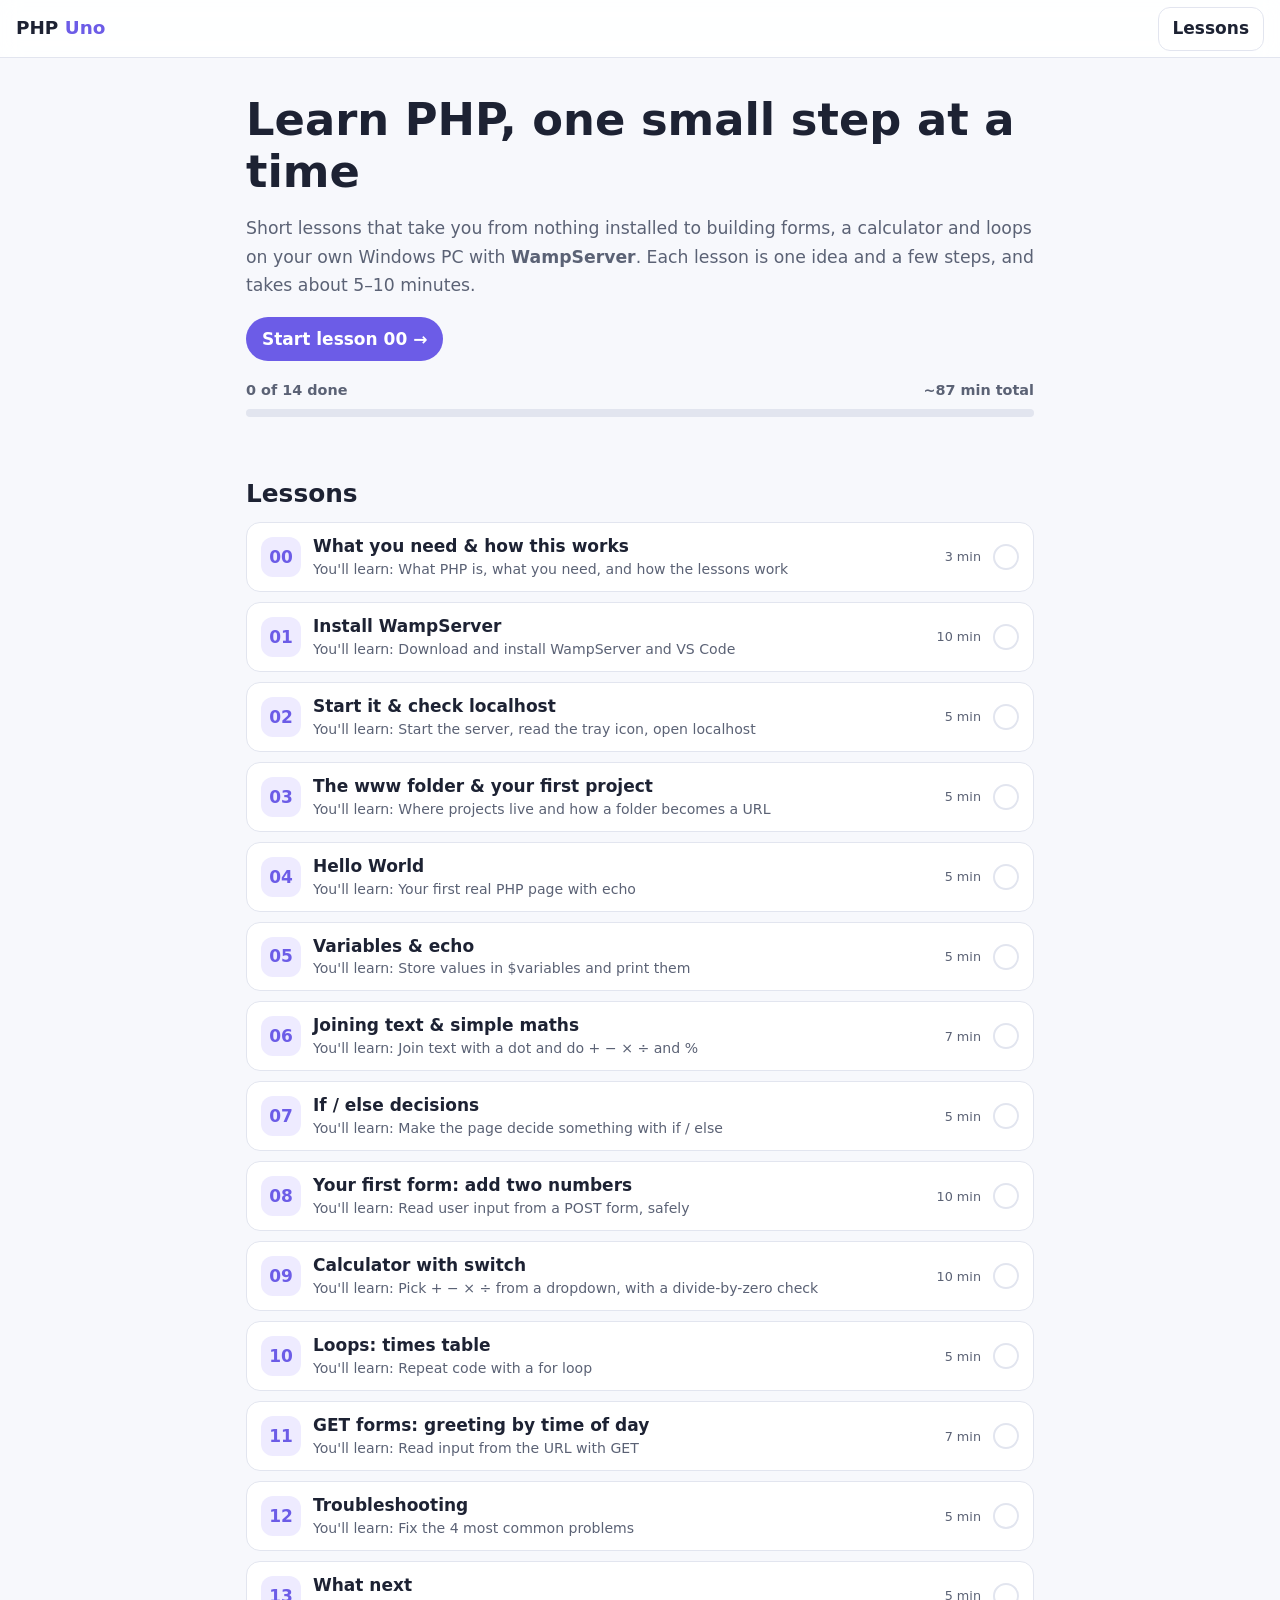
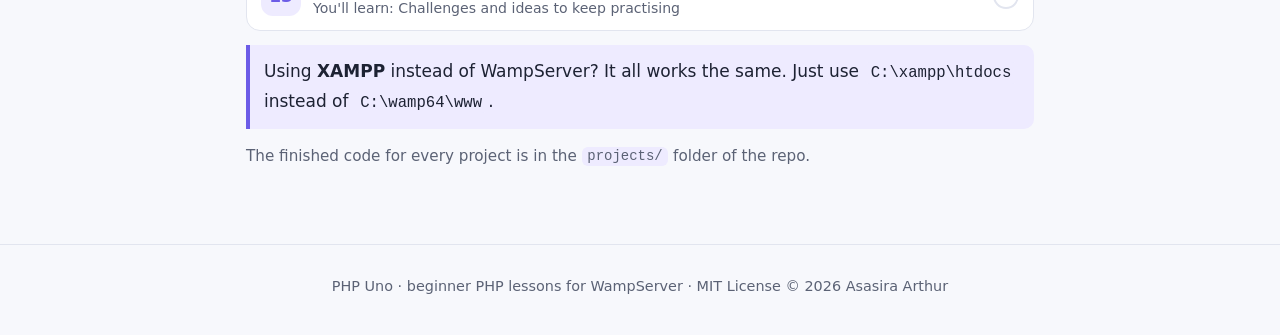
==== commit be2de63f: "Split guide into step-by-step lessons with index" ====
--- a/index.html
+++ b/index.html
@@ -3,503 +3,155 @@
 <head>
   <meta charset="UTF-8">
   <meta name="viewport" content="width=device-width, initial-scale=1.0">
-  <meta name="description" content="A beginner's guide to running your first PHP projects on Windows with WampServer.">
+  <meta name="description" content="Step-by-step beginner lessons for running your first PHP projects on Windows with WampServer.">
   <meta name="color-scheme" content="light dark">
-  <title>PHP Uno · Your first PHP projects with WampServer</title>
+  <title>PHP Uno · Learn PHP step by step with WampServer</title>
   <link rel="stylesheet" href="assets/style.css">
 </head>
 <body>
   <header class="site-header">
-    <a class="brand" href="#top">PHP <span>Uno</span></a>
-    <button class="menu-btn" type="button" aria-label="Open menu" aria-expanded="false" aria-controls="nav">☰</button>
-    <nav class="nav" id="nav">
-      <a href="#setup">1. Setup</a>
-      <a href="#first-project">2. Make a project</a>
-      <a href="#projects">3. Projects</a>
-      <a href="#troubleshooting">4. Troubleshooting</a>
-    </nav>
+    <a class="brand" href="index.html">PHP <span>Uno</span></a>
+    <a class="header-link" href="#lessons">Lessons</a>
   </header>
 
-  <main id="top">
+  <main>
     <div class="hero">
-      <h1>Your first PHP projects, step by step</h1>
-      <p>This guide shows you how to run PHP on your own Windows PC with <strong>WampServer</strong>. You'll set everything up once, then build 7 small projects, starting with Hello World and working up to a calculator.</p>
+      <h1>Learn PHP, one small step at a time</h1>
+      <p>Short lessons that take you from nothing installed to building forms, a calculator and loops on your own Windows PC with <strong>WampServer</strong>. Each lesson is one idea and a few steps, and takes about 5–10 minutes.</p>
       <div class="pill-row">
-        <a class="pill" href="#setup">Start here →</a>
-        <a class="pill ghost" href="#projects">Jump to projects</a>
+        <a class="pill" href="lessons/00-start.html">Start lesson 00 →</a>
+        <a class="pill ghost" id="continue" href="#lessons" hidden>Continue</a>
       </div>
-      <p class="note"><strong>Using XAMPP instead?</strong> Everything here works the same way. Just put your folders in <code>C:\xampp\htdocs</code> instead of <code>C:\wamp64\www</code>.</p>
+      <div class="progress-wrap">
+        <div class="progress-label"><span id="done-count">0 of 14 done</span><span>~87 min total</span></div>
+        <div class="progress"><div id="overall-bar" style="width:0%"></div></div>
+      </div>
     </div>
 
-    <!-- 1. SETUP -->
-    <section id="setup">
-      <span class="tag">Step 1</span>
-      <h2>Set up WampServer</h2>
-      <p>WampServer bundles <strong>Apache</strong> (the web server), <strong>PHP</strong> and <strong>MySQL</strong> into one install, so your PC can run PHP pages.</p>
-
-      <div class="card">
-        <ol class="steps">
-          <li><strong>Download it.</strong> Go to the official site, <a href="https://www.wampserver.com/en/" target="_blank" rel="noopener">wampserver.com/en</a>, and download the 64-bit version.</li>
-          <li><strong>Install it.</strong> Run the installer and keep the default folder, <code>C:\wamp64</code>. If it asks for a browser or text editor, the defaults are fine. If Windows says some "Visual C++ Redistributable" packages are missing, install them first (the WampServer site links to them), then try again.</li>
-          <li><strong>Start it.</strong> Open <em>Wampserver64</em> from the Start menu. A small "W" icon shows up in the system tray, near the clock. You may need to click the <code>^</code> arrow to see it.</li>
-          <li><strong>Check the icon colour.</strong>
-            <ul>
-              <li><span class="dot green"></span><strong>Green</strong>: everything is running. You're ready.</li>
-              <li><span class="dot orange"></span><strong>Orange</strong>: only some services started. See <a href="#troubleshooting">Troubleshooting</a>.</li>
-              <li><span class="dot red"></span><strong>Red</strong>: nothing is running yet. Wait a few seconds, or see Troubleshooting.</li>
-            </ul>
-          </li>
-          <li><strong>Test it.</strong> Open your browser and go to <a href="http://localhost" target="_blank" rel="noopener"><code>http://localhost</code></a>. If you see the WampServer home page, it works.</li>
-          <li><strong>Find the <code>www</code> folder.</strong> All your projects live in <code>C:\wamp64\www</code>. You can also left-click the tray icon and choose <em>www directory</em>.</li>
-          <li><strong>Get a code editor.</strong> Install <a href="https://code.visualstudio.com/" target="_blank" rel="noopener">Visual Studio Code</a> (free). It colours your code and helps you spot mistakes. Notepad works too, but VS Code is much nicer.</li>
-        </ol>
-      </div>
-    </section>
-
-    <!-- 2. FIRST PROJECT -->
-    <section id="first-project">
-      <span class="tag">Step 2</span>
-      <h2>How to make a project</h2>
-      <p>Every project follows the same 3 steps:</p>
-      <div class="card">
-        <ol class="steps">
-          <li>In <code>C:\wamp64\www</code>, create a new folder, for example <code>hello-world</code>. Use lowercase letters and dashes, with no spaces.</li>
-          <li>In VS Code, open that folder (<em>File → Open Folder</em>), create a file called <code>index.php</code>, paste in your code and <strong>save</strong> it (<kbd>Ctrl</kbd>+<kbd>S</kbd>).</li>
-          <li>In your browser, open <code>http://localhost/hello-world/</code>. The folder name goes after <code>localhost/</code>.</li>
-        </ol>
-      </div>
-      <p class="note"><strong>Important:</strong> always open PHP pages through <code>http://localhost/…</code>. Double-clicking the file won't work, because then the browser opens the file directly and PHP never runs.</p>
-      <p>After you change the code, save the file and refresh the browser (<kbd>F5</kbd>) to see the result.</p>
-      <p><strong>Shortcut:</strong> every project below is also in the <code>projects/</code> folder of this repo. Download the repo (<em>Code → Download ZIP</em> on GitHub), unzip it, and copy the folders inside <code>projects/</code> into <code>C:\wamp64\www</code>. Typing the code yourself is the better way to learn, though!</p>
-    </section>
-
-    <!-- 3. PROJECTS -->
-    <section id="projects">
-      <span class="tag">Step 3</span>
-      <h2>Projects</h2>
-      <p>Do them in order. Each one adds something new.</p>
-      <div class="project-grid">
-        <a href="#p-hello-world"><span>1</span>Hello World</a>
-        <a href="#p-variables"><span>2</span>Variables &amp; echo</a>
-        <a href="#p-addition"><span>3</span>Add two numbers</a>
-        <a href="#p-calculator"><span>4</span>Simple calculator</a>
-        <a href="#p-even-odd"><span>5</span>Even or odd</a>
-        <a href="#p-times-table"><span>6</span>Multiplication table</a>
-        <a href="#p-greeting"><span>7</span>Greeting form (GET)</a>
-      </div>
-
-      <article class="card" id="p-hello-world">
-        <span class="tag">Project 1</span>
-        <h3>Hello World</h3>
-        <p>Your very first PHP page. PHP code goes between <code>&lt;?php</code> and <code>?&gt;</code>, and <code>echo</code> prints text onto the page.</p>
-        <div class="meta">
-          <div><b>Save as</b><code>C:\wamp64\www\hello-world\index.php</code></div>
-          <div><b>Open</b><code>http://localhost/hello-world/</code></div>
-        </div>
-        <div class="code-wrap"><span class="code-label">hello-world/index.php</span><pre><code>&lt;!DOCTYPE html&gt;
-&lt;html lang="en"&gt;
-&lt;head&gt;
-    &lt;meta charset="UTF-8"&gt;
-    &lt;meta name="viewport" content="width=device-width, initial-scale=1.0"&gt;
-    &lt;title&gt;Hello World&lt;/title&gt;
-&lt;/head&gt;
-&lt;body&gt;
-    &lt;h1&gt;&lt;?php echo "Hello, World!"; ?&gt;&lt;/h1&gt;
-    &lt;p&gt;Today is &lt;?php echo date("l, j F Y"); ?&gt;.&lt;/p&gt;
-&lt;/body&gt;
-&lt;/html&gt;</code></pre></div>
-        <p><strong>You should see:</strong> a big "Hello, World!" heading and today's date underneath.</p>
-        <p class="note challenge"><strong>Try this:</strong> change the message to say hello to you by name, then add a second <code>echo</code> that prints the current time using <code>date("H:i")</code>.</p>
-      </article>
-
-      <article class="card" id="p-variables">
-        <span class="tag">Project 2</span>
-        <h3>Variables &amp; echo</h3>
-        <p>A variable is a labelled box that stores a value. In PHP, variable names start with <code>$</code>. Inside double quotes, PHP swaps a variable for its value, and a dot (<code>.</code>) joins pieces of text together.</p>
-        <div class="meta">
-          <div><b>Save as</b><code>C:\wamp64\www\variables\index.php</code></div>
-          <div><b>Open</b><code>http://localhost/variables/</code></div>
-        </div>
-        <div class="code-wrap"><span class="code-label">variables/index.php</span><pre><code>&lt;?php
-// Variables start with a $ sign
-$name = "Arthur";
-$age = 23;
-$city = "Kampala";
-$likesCoding = true;
-?&gt;
-&lt;!DOCTYPE html&gt;
-&lt;html lang="en"&gt;
-&lt;head&gt;
-    &lt;meta charset="UTF-8"&gt;
-    &lt;meta name="viewport" content="width=device-width, initial-scale=1.0"&gt;
-    &lt;title&gt;Variables &amp;amp; echo&lt;/title&gt;
-&lt;/head&gt;
-&lt;body&gt;
-    &lt;h1&gt;About me&lt;/h1&gt;
-    &lt;?php
-    echo "&lt;p&gt;My name is $name.&lt;/p&gt;";
-    echo "&lt;p&gt;I am " . $age . " years old.&lt;/p&gt;";
-    echo "&lt;p&gt;I live in $city.&lt;/p&gt;";
-
-    if ($likesCoding) {
-        echo "&lt;p&gt;I like coding!&lt;/p&gt;";
-    }
-
-    $nextYear = $age + 1;
-    echo "&lt;p&gt;Next year I will be $nextYear.&lt;/p&gt;";
-    ?&gt;
-&lt;/body&gt;
-&lt;/html&gt;</code></pre></div>
-        <p><strong>You should see:</strong> 5 lines about "Arthur", including "Next year I will be 24."</p>
-        <p class="note challenge"><strong>Try this:</strong> change the values to your own details, then add a <code>$favouriteFood</code> variable and print it.</p>
-      </article>
-
-      <article class="card" id="p-addition">
-        <span class="tag">Project 3</span>
-        <h3>Add two numbers (form + POST)</h3>
-        <p>Now the user gives the page some input. An HTML form sends the two numbers back to the same page with <strong>POST</strong>, and PHP reads them from <code>$_POST</code>. The code checks that both boxes contain numbers, and it uses <code>htmlspecialchars()</code> before showing anything the user typed, which keeps the page safe.</p>
-        <div class="meta">
-          <div><b>Save as</b><code>C:\wamp64\www\addition\index.php</code></div>
-          <div><b>Open</b><code>http://localhost/addition/</code></div>
-        </div>
-        <div class="code-wrap"><span class="code-label">addition/index.php</span><pre><code>&lt;?php
-$result = null;
-$error = "";
-$a = "";
-$b = "";
-
-// Only run this part after the form is submitted
-if ($_SERVER["REQUEST_METHOD"] === "POST") {
-    $a = trim($_POST["a"] ?? "");
-    $b = trim($_POST["b"] ?? "");
-
-    if ($a === "" || $b === "") {
-        $error = "Please fill in both numbers.";
-    } elseif (!is_numeric($a) || !is_numeric($b)) {
-        $error = "Please type numbers only.";
-    } else {
-        $result = $a + $b;
-    }
-}
-?&gt;
-&lt;!DOCTYPE html&gt;
-&lt;html lang="en"&gt;
-&lt;head&gt;
-    &lt;meta charset="UTF-8"&gt;
-    &lt;meta name="viewport" content="width=device-width, initial-scale=1.0"&gt;
-    &lt;title&gt;Add Two Numbers&lt;/title&gt;
-&lt;/head&gt;
-&lt;body&gt;
-    &lt;h1&gt;Add two numbers&lt;/h1&gt;
-
-    &lt;form method="post"&gt;
-        &lt;input type="text" name="a" placeholder="First number"
-               value="&lt;?php echo htmlspecialchars($a); ?&gt;"&gt;
-        +
-        &lt;input type="text" name="b" placeholder="Second number"
-               value="&lt;?php echo htmlspecialchars($b); ?&gt;"&gt;
-        &lt;button type="submit"&gt;Add&lt;/button&gt;
-    &lt;/form&gt;
-
-    &lt;?php if ($error !== ""): ?&gt;
-        &lt;p style="color: red;"&gt;&lt;?php echo htmlspecialchars($error); ?&gt;&lt;/p&gt;
-    &lt;?php elseif ($result !== null): ?&gt;
-        &lt;h2&gt;
-            &lt;?php echo htmlspecialchars($a) . " + " . htmlspecialchars($b) . " = " . $result; ?&gt;
-        &lt;/h2&gt;
-    &lt;?php endif; ?&gt;
-&lt;/body&gt;
-&lt;/html&gt;</code></pre></div>
-        <p><strong>You should see:</strong> two boxes and an <em>Add</em> button. Type 5 and 7 and you get "5 + 7 = 12". Leave a box empty, or type letters, and you get a red error message.</p>
-        <p class="note challenge"><strong>Try this:</strong> add a third input box and add all three numbers together.</p>
-      </article>
-
-      <article class="card" id="p-calculator">
-        <span class="tag">Project 4</span>
-        <h3>Simple calculator (+ − × ÷)</h3>
-        <p>This builds on Project 3. A dropdown picks the operation, and a <code>switch</code> statement does the right sum. It also stops you from dividing by zero.</p>
-        <div class="meta">
-          <div><b>Save as</b><code>C:\wamp64\www\calculator\index.php</code></div>
-          <div><b>Open</b><code>http://localhost/calculator/</code></div>
-        </div>
-        <div class="code-wrap"><span class="code-label">calculator/index.php</span><pre><code>&lt;?php
-$result = null;
-$error = "";
-$a = "";
-$b = "";
-$op = "+";
-
-if ($_SERVER["REQUEST_METHOD"] === "POST") {
-    $a = trim($_POST["a"] ?? "");
-    $b = trim($_POST["b"] ?? "");
-    $op = $_POST["op"] ?? "+";
-
-    if (!is_numeric($a) || !is_numeric($b)) {
-        $error = "Please type two numbers.";
-    } else {
-        switch ($op) {
-            case "+":
-                $result = $a + $b;
-                break;
-            case "-":
-                $result = $a - $b;
-                break;
-            case "*":
-                $result = $a * $b;
-                break;
-            case "/":
-                if ($b == 0) {
-                    $error = "You cannot divide by zero.";
-                } else {
-                    $result = $a / $b;
-                }
-                break;
-            default:
-                $error = "Unknown operation.";
-        }
-    }
-}
-
-// Symbols to show on the page
-$symbols = ["+" =&gt; "+", "-" =&gt; "−", "*" =&gt; "×", "/" =&gt; "÷"];
-?&gt;
-&lt;!DOCTYPE html&gt;
-&lt;html lang="en"&gt;
-&lt;head&gt;
-    &lt;meta charset="UTF-8"&gt;
-    &lt;meta name="viewport" content="width=device-width, initial-scale=1.0"&gt;
-    &lt;title&gt;Simple Calculator&lt;/title&gt;
-&lt;/head&gt;
-&lt;body&gt;
-    &lt;h1&gt;Simple calculator&lt;/h1&gt;
-
-    &lt;form method="post"&gt;
-        &lt;input type="text" name="a" value="&lt;?php echo htmlspecialchars($a); ?&gt;"&gt;
-        &lt;select name="op"&gt;
-            &lt;?php foreach ($symbols as $value =&gt; $label): ?&gt;
-                &lt;option value="&lt;?php echo $value; ?&gt;" &lt;?php if ($op === $value) echo "selected"; ?&gt;&gt;
-                    &lt;?php echo $label; ?&gt;
-                &lt;/option&gt;
-            &lt;?php endforeach; ?&gt;
-        &lt;/select&gt;
-        &lt;input type="text" name="b" value="&lt;?php echo htmlspecialchars($b); ?&gt;"&gt;
-        &lt;button type="submit"&gt;=&lt;/button&gt;
-    &lt;/form&gt;
-
-    &lt;?php if ($error !== ""): ?&gt;
-        &lt;p style="color: red;"&gt;&lt;?php echo htmlspecialchars($error); ?&gt;&lt;/p&gt;
-    &lt;?php elseif ($result !== null): ?&gt;
-        &lt;h2&gt;Answer: &lt;?php echo round($result, 4); ?&gt;&lt;/h2&gt;
-    &lt;?php endif; ?&gt;
-&lt;/body&gt;
-&lt;/html&gt;</code></pre></div>
-        <p><strong>You should see:</strong> 10 × 4 gives "Answer: 40", and 10 ÷ 0 gives "You cannot divide by zero."</p>
-        <p class="note challenge"><strong>Try this:</strong> add a <code>%</code> (remainder) option to the dropdown and a matching <code>case</code> in the <code>switch</code>.</p>
-      </article>
-
-      <article class="card" id="p-even-odd">
-        <span class="tag">Project 5</span>
-        <h3>Even or odd checker</h3>
-        <p>The <code>%</code> operator gives the remainder after dividing. If a number divided by 2 leaves 0, it's even. Otherwise it's odd. This project uses <code>if / elseif / else</code> to decide.</p>
-        <div class="meta">
-          <div><b>Save as</b><code>C:\wamp64\www\even-odd\index.php</code></div>
-          <div><b>Open</b><code>http://localhost/even-odd/</code></div>
-        </div>
-        <div class="code-wrap"><span class="code-label">even-odd/index.php</span><pre><code>&lt;?php
-$message = "";
-$number = "";
-
-if ($_SERVER["REQUEST_METHOD"] === "POST") {
-    $number = trim($_POST["number"] ?? "");
-
-    // Only whole numbers can be even or odd
-    if (filter_var($number, FILTER_VALIDATE_INT) === false) {
-        $message = "Please type a whole number, like 7 or 12.";
-    } elseif ($number % 2 === 0) {
-        $message = "$number is EVEN.";
-    } else {
-        $message = "$number is ODD.";
-    }
-}
-?&gt;
-&lt;!DOCTYPE html&gt;
-&lt;html lang="en"&gt;
-&lt;head&gt;
-    &lt;meta charset="UTF-8"&gt;
-    &lt;meta name="viewport" content="width=device-width, initial-scale=1.0"&gt;
-    &lt;title&gt;Even or Odd&lt;/title&gt;
-&lt;/head&gt;
-&lt;body&gt;
-    &lt;h1&gt;Even or odd?&lt;/h1&gt;
-
-    &lt;form method="post"&gt;
-        &lt;input type="text" name="number" placeholder="Type a number"
-               value="&lt;?php echo htmlspecialchars($number); ?&gt;"&gt;
-        &lt;button type="submit"&gt;Check&lt;/button&gt;
-    &lt;/form&gt;
-
-    &lt;?php if ($message !== ""): ?&gt;
-        &lt;h2&gt;&lt;?php echo htmlspecialchars($message); ?&gt;&lt;/h2&gt;
-    &lt;?php endif; ?&gt;
-&lt;/body&gt;
-&lt;/html&gt;</code></pre></div>
-        <p><strong>You should see:</strong> 8 gives "8 is EVEN." and 13 gives "13 is ODD." Typing 2.5 or "abc" asks for a whole number.</p>
-        <p class="note challenge"><strong>Try this:</strong> also say whether the number is positive, negative or zero.</p>
-      </article>
-
-      <article class="card" id="p-times-table">
-        <span class="tag">Project 6</span>
-        <h3>Multiplication table (loop)</h3>
-        <p>A <code>for</code> loop repeats code. This one runs 12 times and builds one table row each time. The number comes from the URL, as <code>?n=</code>.</p>
-        <div class="meta">
-          <div><b>Save as</b><code>C:\wamp64\www\times-table\index.php</code></div>
-          <div><b>Open</b><code>http://localhost/times-table/</code></div>
-        </div>
-        <div class="code-wrap"><span class="code-label">times-table/index.php</span><pre><code>&lt;?php
-// Read ?n= from the URL, default to 7
-$n = filter_var($_GET["n"] ?? 7, FILTER_VALIDATE_INT);
-if ($n === false) {
-    $n = 7;
-}
-?&gt;
-&lt;!DOCTYPE html&gt;
-&lt;html lang="en"&gt;
-&lt;head&gt;
-    &lt;meta charset="UTF-8"&gt;
-    &lt;meta name="viewport" content="width=device-width, initial-scale=1.0"&gt;
-    &lt;title&gt;Multiplication Table&lt;/title&gt;
-&lt;/head&gt;
-&lt;body&gt;
-    &lt;h1&gt;Times table for &lt;?php echo $n; ?&gt;&lt;/h1&gt;
-
-    &lt;form method="get"&gt;
-        &lt;input type="number" name="n" value="&lt;?php echo $n; ?&gt;"&gt;
-        &lt;button type="submit"&gt;Show&lt;/button&gt;
-    &lt;/form&gt;
-
-    &lt;table border="1" cellpadding="6"&gt;
-        &lt;?php for ($i = 1; $i &lt;= 12; $i++): ?&gt;
-            &lt;tr&gt;
-                &lt;td&gt;&lt;?php echo "$n × $i"; ?&gt;&lt;/td&gt;
-                &lt;td&gt;&lt;?php echo $n * $i; ?&gt;&lt;/td&gt;
-            &lt;/tr&gt;
-        &lt;?php endfor; ?&gt;
-    &lt;/table&gt;
-&lt;/body&gt;
-&lt;/html&gt;</code></pre></div>
-        <p><strong>You should see:</strong> the 7 times table from 7 × 1 to 7 × 12. Type 9 and press <em>Show</em>, or open <code>http://localhost/times-table/?n=9</code>.</p>
-        <p class="note challenge"><strong>Try this:</strong> make the table go up to 20, or add a second box that sets how many rows to show.</p>
-      </article>
-
-      <article class="card" id="p-greeting">
-        <span class="tag">Project 7</span>
-        <h3>Greeting form (GET)</h3>
-        <p>This form uses <strong>GET</strong> instead of POST, so whatever you type shows up in the address bar, like <code>?name=Arthur</code>. PHP reads it from <code>$_GET</code>. The page also picks morning, afternoon or evening based on the time.</p>
-        <div class="meta">
-          <div><b>Save as</b><code>C:\wamp64\www\greeting\index.php</code></div>
-          <div><b>Open</b><code>http://localhost/greeting/</code></div>
-        </div>
-        <div class="code-wrap"><span class="code-label">greeting/index.php</span><pre><code>&lt;?php
-// GET values show up in the URL, e.g. ?name=Arthur
-$name = trim($_GET["name"] ?? "");
-?&gt;
-&lt;!DOCTYPE html&gt;
-&lt;html lang="en"&gt;
-&lt;head&gt;
-    &lt;meta charset="UTF-8"&gt;
-    &lt;meta name="viewport" content="width=device-width, initial-scale=1.0"&gt;
-    &lt;title&gt;Greeting&lt;/title&gt;
-&lt;/head&gt;
-&lt;body&gt;
-    &lt;h1&gt;Greeting form&lt;/h1&gt;
-
-    &lt;form method="get"&gt;
-        &lt;input type="text" name="name" placeholder="Your name"
-               value="&lt;?php echo htmlspecialchars($name); ?&gt;"&gt;
-        &lt;button type="submit"&gt;Greet me&lt;/button&gt;
-    &lt;/form&gt;
-
-    &lt;?php if ($name !== ""): ?&gt;
-        &lt;?php
-        $hour = (int) date("G");
-        if ($hour &lt; 12) {
-            $greeting = "Good morning";
-        } elseif ($hour &lt; 17) {
-            $greeting = "Good afternoon";
-        } else {
-            $greeting = "Good evening";
-        }
-        ?&gt;
-        &lt;h2&gt;&lt;?php echo $greeting . ", " . htmlspecialchars($name) . "!"; ?&gt;&lt;/h2&gt;
-    &lt;?php endif; ?&gt;
-&lt;/body&gt;
-&lt;/html&gt;</code></pre></div>
-        <p><strong>You should see:</strong> type your name and you get something like "Good evening, Arthur!", and the URL changes to <code>…/greeting/?name=Arthur</code>.</p>
-        <p class="note challenge"><strong>Try this:</strong> add a second box for a favourite colour and show the greeting in that colour. Remember to use <code>htmlspecialchars()</code>!</p>
-      </article>
-    </section>
-
-    <!-- 4. TROUBLESHOOTING -->
-    <section id="troubleshooting">
-      <span class="tag">Step 4</span>
-      <h2>Troubleshooting</h2>
-      <p>Stuck? Tap a problem to see the fix.</p>
-
-      <details>
-        <summary><span class="dot orange"></span>The WampServer icon stays orange or red</summary>
-        <div>
-          <p>Usually another program is already using <strong>port 80</strong>, the port Apache needs. Common culprits are <strong>Skype</strong>, <strong>IIS</strong> (Windows' own web server) and other servers such as XAMPP.</p>
-          <ol class="steps">
-            <li>Close Skype, or in its settings turn off using port 80.</li>
-            <li>Turn off IIS: open <em>Turn Windows features on or off</em>, untick <em>Internet Information Services</em>, then restart.</li>
-            <li>Check the port: left-click the tray icon → <em>Apache → Service administration → Test port 80</em>. It tells you what's using it.</li>
-            <li>Then left-click the icon and choose <em>Restart All Services</em>.</li>
-          </ol>
-        </div>
-      </details>
-
-      <details>
-        <summary>My PHP code shows up as plain text</summary>
-        <div>
-          <p>You opened the file directly, and the address bar shows something like <code>file:///C:/wamp64/www/…</code>. The browser is just displaying the file, and PHP never runs it.</p>
-          <p><strong>Fix:</strong> open it through the server instead, at <code>http://localhost/your-folder/</code>. Also make sure the file ends in <code>.php</code> and not <code>.php.txt</code>. In File Explorer, go to <em>View → File name extensions</em> to check.</p>
-        </div>
-      </details>
-
-      <details>
-        <summary>404 Not Found</summary>
-        <div>
-          <p>The server can't find the folder you asked for. Check that:</p>
-          <ul>
-            <li>the folder is directly inside <code>C:\wamp64\www</code>, not in a folder inside another folder;</li>
-            <li>the name in the URL matches the folder name exactly (<code>hello-world</code> is not the same as <code>helloworld</code> or <code>Hello World</code>);</li>
-            <li>the file is called <code>index.php</code>. If it has a different name, add it to the URL, e.g. <code>http://localhost/hello-world/test.php</code>.</li>
-          </ul>
-        </div>
-      </details>
-
-      <details>
-        <summary>The page is completely blank</summary>
-        <div>
-          <p>A blank page usually means a PHP error happened, but the error messages are switched off.</p>
-          <ol class="steps">
-            <li>Turn errors on: left-click the tray icon → <em>PHP → PHP settings</em> → tick <code>display_errors</code>. Then refresh the page.</li>
-            <li>Or put this at the very top of your file, while you're learning:</li>
-          </ol>
-          <div class="code-wrap"><span class="code-label">index.php</span><pre><code>&lt;?php
-ini_set('display_errors', 1);
-error_reporting(E_ALL);
-?&gt;</code></pre></div>
-          <p>Then look for the usual mistakes: a missing <code>;</code> at the end of a line, a missing <code>}</code> or <code>)</code>, a missing <code>$</code> before a variable, or a missing closing quote.</p>
-        </div>
-      </details>
+    <section id="lessons">
+      <h2>Lessons</h2>
+      <ol class="lesson-list">
+        <li>
+          <a class="lesson-card" href="lessons/00-start.html" data-lesson="00-start">
+            <span class="num">00</span>
+            <span class="lc-body"><strong>What you need &amp; how this works</strong><small>You'll learn: What PHP is, what you need, and how the lessons work</small></span>
+            <span class="lc-time">3 min</span>
+            <span class="check" aria-hidden="true">✓</span>
+          </a>
+        </li>
+        <li>
+          <a class="lesson-card" href="lessons/01-install.html" data-lesson="01-install">
+            <span class="num">01</span>
+            <span class="lc-body"><strong>Install WampServer</strong><small>You'll learn: Download and install WampServer and VS Code</small></span>
+            <span class="lc-time">10 min</span>
+            <span class="check" aria-hidden="true">✓</span>
+          </a>
+        </li>
+        <li>
+          <a class="lesson-card" href="lessons/02-start-wamp.html" data-lesson="02-start-wamp">
+            <span class="num">02</span>
+            <span class="lc-body"><strong>Start it &amp; check localhost</strong><small>You'll learn: Start the server, read the tray icon, open localhost</small></span>
+            <span class="lc-time">5 min</span>
+            <span class="check" aria-hidden="true">✓</span>
+          </a>
+        </li>
+        <li>
+          <a class="lesson-card" href="lessons/03-www-folder.html" data-lesson="03-www-folder">
+            <span class="num">03</span>
+            <span class="lc-body"><strong>The www folder &amp; your first project</strong><small>You'll learn: Where projects live and how a folder becomes a URL</small></span>
+            <span class="lc-time">5 min</span>
+            <span class="check" aria-hidden="true">✓</span>
+          </a>
+        </li>
+        <li>
+          <a class="lesson-card" href="lessons/04-hello-world.html" data-lesson="04-hello-world">
+            <span class="num">04</span>
+            <span class="lc-body"><strong>Hello World</strong><small>You'll learn: Your first real PHP page with echo</small></span>
+            <span class="lc-time">5 min</span>
+            <span class="check" aria-hidden="true">✓</span>
+          </a>
+        </li>
+        <li>
+          <a class="lesson-card" href="lessons/05-variables.html" data-lesson="05-variables">
+            <span class="num">05</span>
+            <span class="lc-body"><strong>Variables &amp; echo</strong><small>You'll learn: Store values in $variables and print them</small></span>
+            <span class="lc-time">5 min</span>
+            <span class="check" aria-hidden="true">✓</span>
+          </a>
+        </li>
+        <li>
+          <a class="lesson-card" href="lessons/06-text-and-maths.html" data-lesson="06-text-and-maths">
+            <span class="num">06</span>
+            <span class="lc-body"><strong>Joining text &amp; simple maths</strong><small>You'll learn: Join text with a dot and do + − × ÷ and %</small></span>
+            <span class="lc-time">7 min</span>
+            <span class="check" aria-hidden="true">✓</span>
+          </a>
+        </li>
+        <li>
+          <a class="lesson-card" href="lessons/07-even-odd.html" data-lesson="07-even-odd">
+            <span class="num">07</span>
+            <span class="lc-body"><strong>If / else decisions</strong><small>You'll learn: Make the page decide something with if / else</small></span>
+            <span class="lc-time">5 min</span>
+            <span class="check" aria-hidden="true">✓</span>
+          </a>
+        </li>
+        <li>
+          <a class="lesson-card" href="lessons/08-addition.html" data-lesson="08-addition">
+            <span class="num">08</span>
+            <span class="lc-body"><strong>Your first form: add two numbers</strong><small>You'll learn: Read user input from a POST form, safely</small></span>
+            <span class="lc-time">10 min</span>
+            <span class="check" aria-hidden="true">✓</span>
+          </a>
+        </li>
+        <li>
+          <a class="lesson-card" href="lessons/09-calculator.html" data-lesson="09-calculator">
+            <span class="num">09</span>
+            <span class="lc-body"><strong>Calculator with switch</strong><small>You'll learn: Pick + − × ÷ from a dropdown, with a divide-by-zero check</small></span>
+            <span class="lc-time">10 min</span>
+            <span class="check" aria-hidden="true">✓</span>
+          </a>
+        </li>
+        <li>
+          <a class="lesson-card" href="lessons/10-times-table.html" data-lesson="10-times-table">
+            <span class="num">10</span>
+            <span class="lc-body"><strong>Loops: times table</strong><small>You'll learn: Repeat code with a for loop</small></span>
+            <span class="lc-time">5 min</span>
+            <span class="check" aria-hidden="true">✓</span>
+          </a>
+        </li>
+        <li>
+          <a class="lesson-card" href="lessons/11-greeting.html" data-lesson="11-greeting">
+            <span class="num">11</span>
+            <span class="lc-body"><strong>GET forms: greeting by time of day</strong><small>You'll learn: Read input from the URL with GET</small></span>
+            <span class="lc-time">7 min</span>
+            <span class="check" aria-hidden="true">✓</span>
+          </a>
+        </li>
+        <li>
+          <a class="lesson-card" href="lessons/12-troubleshooting.html" data-lesson="12-troubleshooting">
+            <span class="num">12</span>
+            <span class="lc-body"><strong>Troubleshooting</strong><small>You'll learn: Fix the 4 most common problems</small></span>
+            <span class="lc-time">5 min</span>
+            <span class="check" aria-hidden="true">✓</span>
+          </a>
+        </li>
+        <li>
+          <a class="lesson-card" href="lessons/13-what-next.html" data-lesson="13-what-next">
+            <span class="num">13</span>
+            <span class="lc-body"><strong>What next</strong><small>You'll learn: Challenges and ideas to keep practising</small></span>
+            <span class="lc-time">5 min</span>
+            <span class="check" aria-hidden="true">✓</span>
+          </a>
+        </li>
+      </ol>
+      <p class="note">Using <strong>XAMPP</strong> instead of WampServer? It all works the same. Just use <code>C:\xampp\htdocs</code> instead of <code>C:\wamp64\www</code>.</p>
+      <p class="muted">The finished code for every project is in the <code>projects/</code> folder of the repo.</p>
     </section>
   </main>
 
   <footer>
-    PHP Uno · beginner PHP projects for WampServer · MIT License © 2026 Asasira Arthur
+    PHP Uno · beginner PHP lessons for WampServer · MIT License © 2026 Asasira Arthur
   </footer>
-
   <script src="assets/app.js"></script>
 </body>
 </html>
--- a/assets/style.css
+++ b/assets/style.css
@@ -1,3 +1,4 @@
+[hidden] { display: none !important; }
 :root {
   --bg: #f7f8fc;
   --surface: #ffffff;
@@ -46,7 +47,7 @@
   word-break: break-word;
 }
 
-/* Header + nav */
+/* Header */
 .site-header {
   position: sticky; top: 0; z-index: 10;
   height: var(--header-h);
@@ -58,26 +59,11 @@
 }
 .brand { font-weight: 800; font-size: 1.15rem; text-decoration: none; color: var(--text); }
 .brand span { color: var(--accent); }
-.menu-btn {
-  min-width: 48px; min-height: 48px;
+.header-link {
+  display: inline-flex; align-items: center; min-height: 44px; padding: 0 14px;
   border: 1px solid var(--border); border-radius: 12px;
-  background: var(--surface); color: var(--text);
-  font-size: 1.4rem; cursor: pointer;
-}
-.nav {
-  display: none;
-  position: absolute; top: var(--header-h); left: 0; right: 0;
-  background: var(--surface);
-  border-bottom: 1px solid var(--border);
-  padding: 8px 12px 14px;
-  max-height: calc(100vh - var(--header-h)); overflow-y: auto;
-}
-.nav.open { display: block; }
-.nav a {
-  display: block; padding: 12px 14px; min-height: 48px;
-  border-radius: 10px; text-decoration: none; color: var(--text); font-weight: 500;
-}
-.nav a:hover, .nav a:focus-visible { background: var(--accent-soft); }
+  background: var(--surface); color: var(--text); text-decoration: none; font-weight: 600;
+}
 
 /* Layout */
 main { max-width: 820px; margin: 0 auto; padding: 0 16px 60px; }
@@ -166,11 +152,57 @@
   .project-grid { grid-template-columns: 1fr 1fr; }
   .card { padding: 22px 24px; }
 }
-@media (min-width: 960px) {
-  .menu-btn { display: none; }
-  .nav {
-    display: flex; position: static; padding: 0; border: 0; background: none;
-    max-height: none; gap: 2px;
-  }
-  .nav a { min-height: auto; padding: 8px 12px; }
-}
+
+.muted { color: var(--muted); font-size: 0.95rem; }
+
+/* Progress */
+.progress-wrap { margin: 18px 0 10px; }
+.progress-label { display: flex; justify-content: space-between; font-size: 0.9rem; color: var(--muted); font-weight: 600; margin-bottom: 6px; }
+.progress { height: 8px; background: var(--border); border-radius: 999px; overflow: hidden; }
+.progress > div { height: 100%; background: var(--accent); border-radius: 999px; transition: width 0.3s; }
+
+/* Lesson list (index) */
+.lesson-list { list-style: none; padding: 0; margin: 12px 0; display: grid; gap: 10px; }
+.lesson-card {
+  display: flex; align-items: center; gap: 12px; min-height: 64px;
+  padding: 12px 14px; border-radius: var(--radius); text-decoration: none; color: var(--text);
+  background: var(--surface); border: 1px solid var(--border);
+}
+.lesson-card:hover, .lesson-card:focus-visible { border-color: var(--accent); }
+.lesson-card .num {
+  flex: none; display: grid; place-items: center; width: 40px; height: 40px; border-radius: 12px;
+  background: var(--accent-soft); color: var(--accent); font-weight: 800; font-variant-numeric: tabular-nums;
+}
+.lc-body { flex: 1; min-width: 0; display: flex; flex-direction: column; line-height: 1.35; }
+.lc-body small { color: var(--muted); font-size: 0.88rem; margin-top: 2px; }
+.lc-time { flex: none; font-size: 0.8rem; color: var(--muted); white-space: nowrap; }
+.lesson-card .check {
+  flex: none; display: grid; place-items: center; width: 26px; height: 26px; border-radius: 50%;
+  border: 2px solid var(--border); color: transparent; font-weight: 800; font-size: 0.85rem;
+}
+.lesson-card.done .check { background: var(--ok); border-color: var(--ok); color: #fff; }
+.lesson-card.done .num { background: var(--ok); color: #fff; }
+
+/* Lesson page */
+.lesson h1 { font-size: clamp(1.6rem, 6vw, 2.2rem); line-height: 1.2; margin: 4px 0 8px; }
+.lesson .card h2 { font-size: 1.15rem; margin: 22px 0 6px; }
+.lesson .card h2:first-child { margin-top: 0; }
+.btn {
+  display: inline-flex; align-items: center; justify-content: center; min-height: 48px; padding: 0 18px;
+  border-radius: 12px; text-decoration: none; font-weight: 700;
+  background: var(--accent); color: #fff; border: 1px solid var(--accent);
+}
+.btn.ghost { background: var(--surface); color: var(--text); border-color: var(--border); }
+.btn.small { font-size: 0.9rem; padding: 0 12px; }
+.pager { display: grid; grid-template-columns: 1fr 1fr; gap: 10px; margin: 18px 0; }
+.pager .small { grid-column: 1 / -1; grid-row: 2; }
+.done-btn {
+  width: 100%; min-height: 52px; margin-top: 4px; border-radius: 12px; cursor: pointer;
+  font: inherit; font-weight: 700; border: 2px dashed var(--ok); background: transparent; color: var(--ok);
+}
+.done-btn.is-done { background: var(--ok); color: #fff; border-style: solid; }
+
+@media (min-width: 640px) {
+  .pager { grid-template-columns: auto 1fr auto; }
+  .pager .small { grid-column: 2; grid-row: 1; justify-self: center; }
+}
